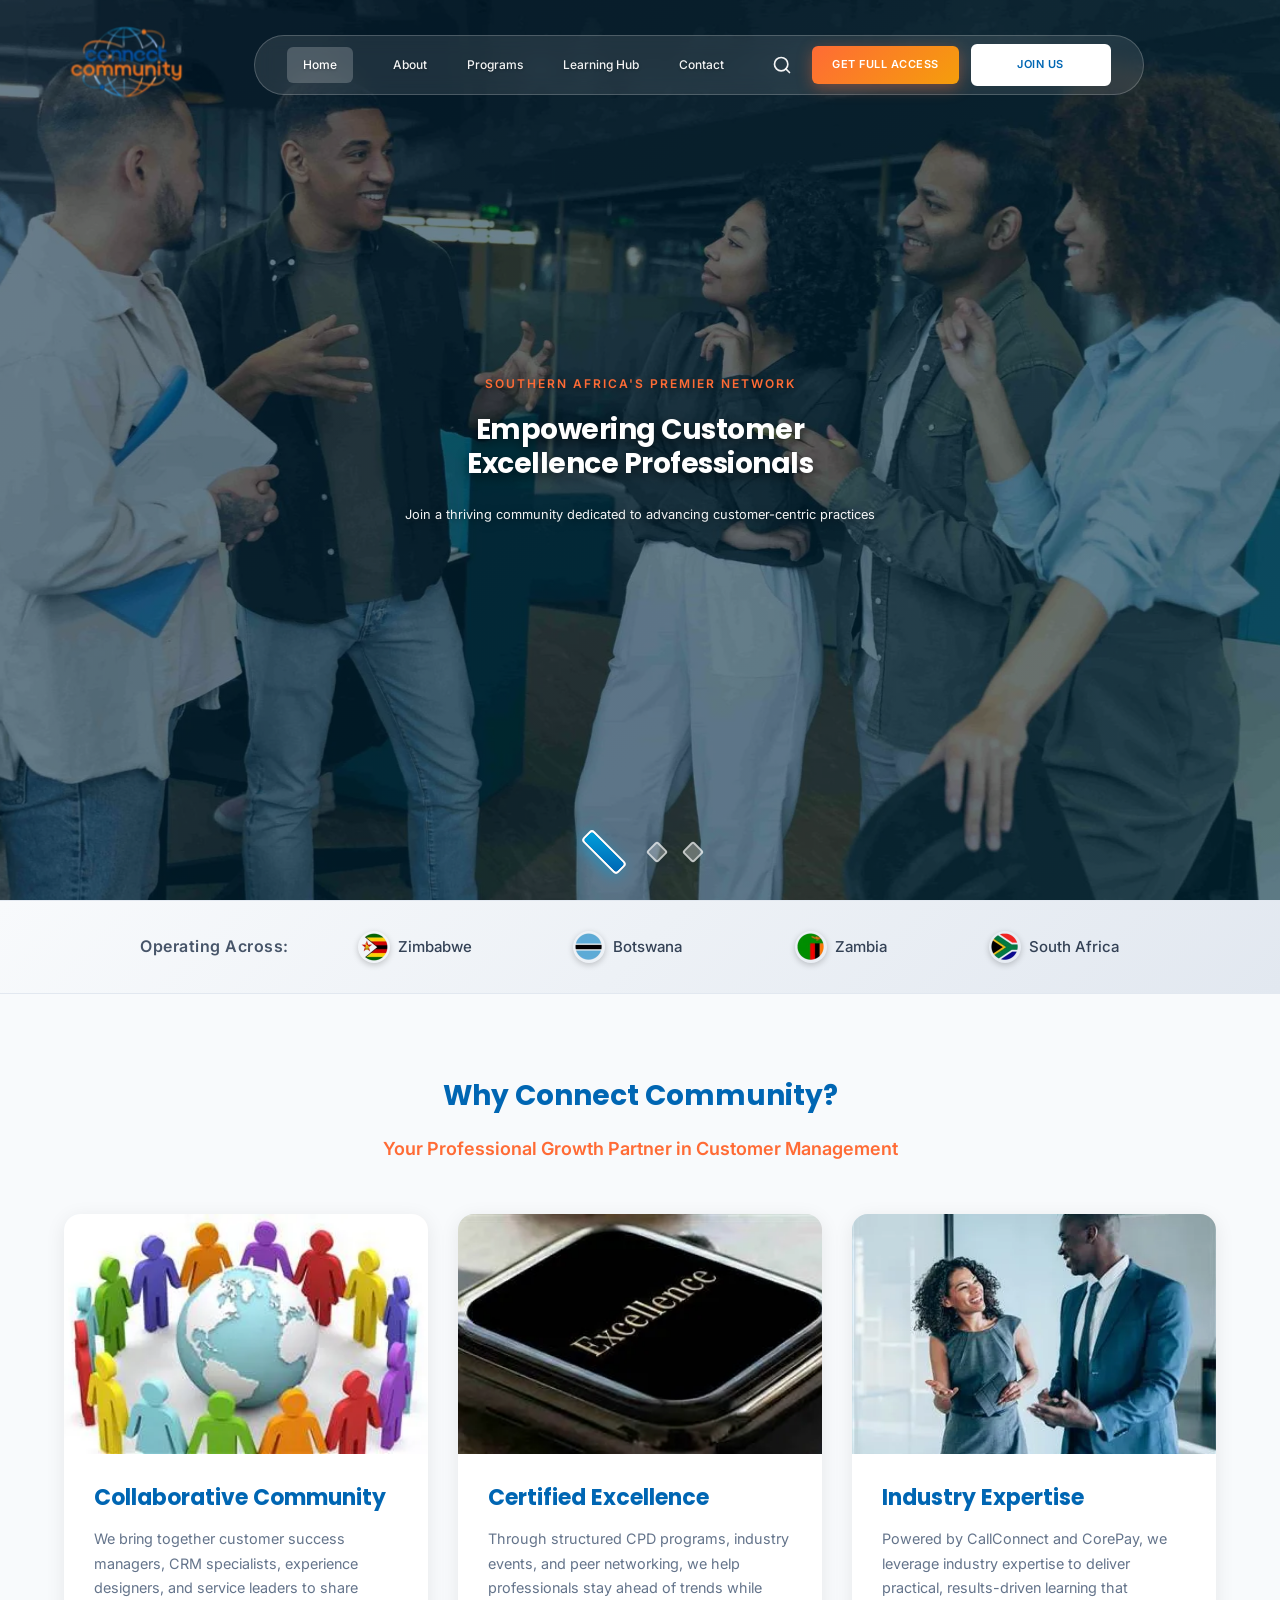
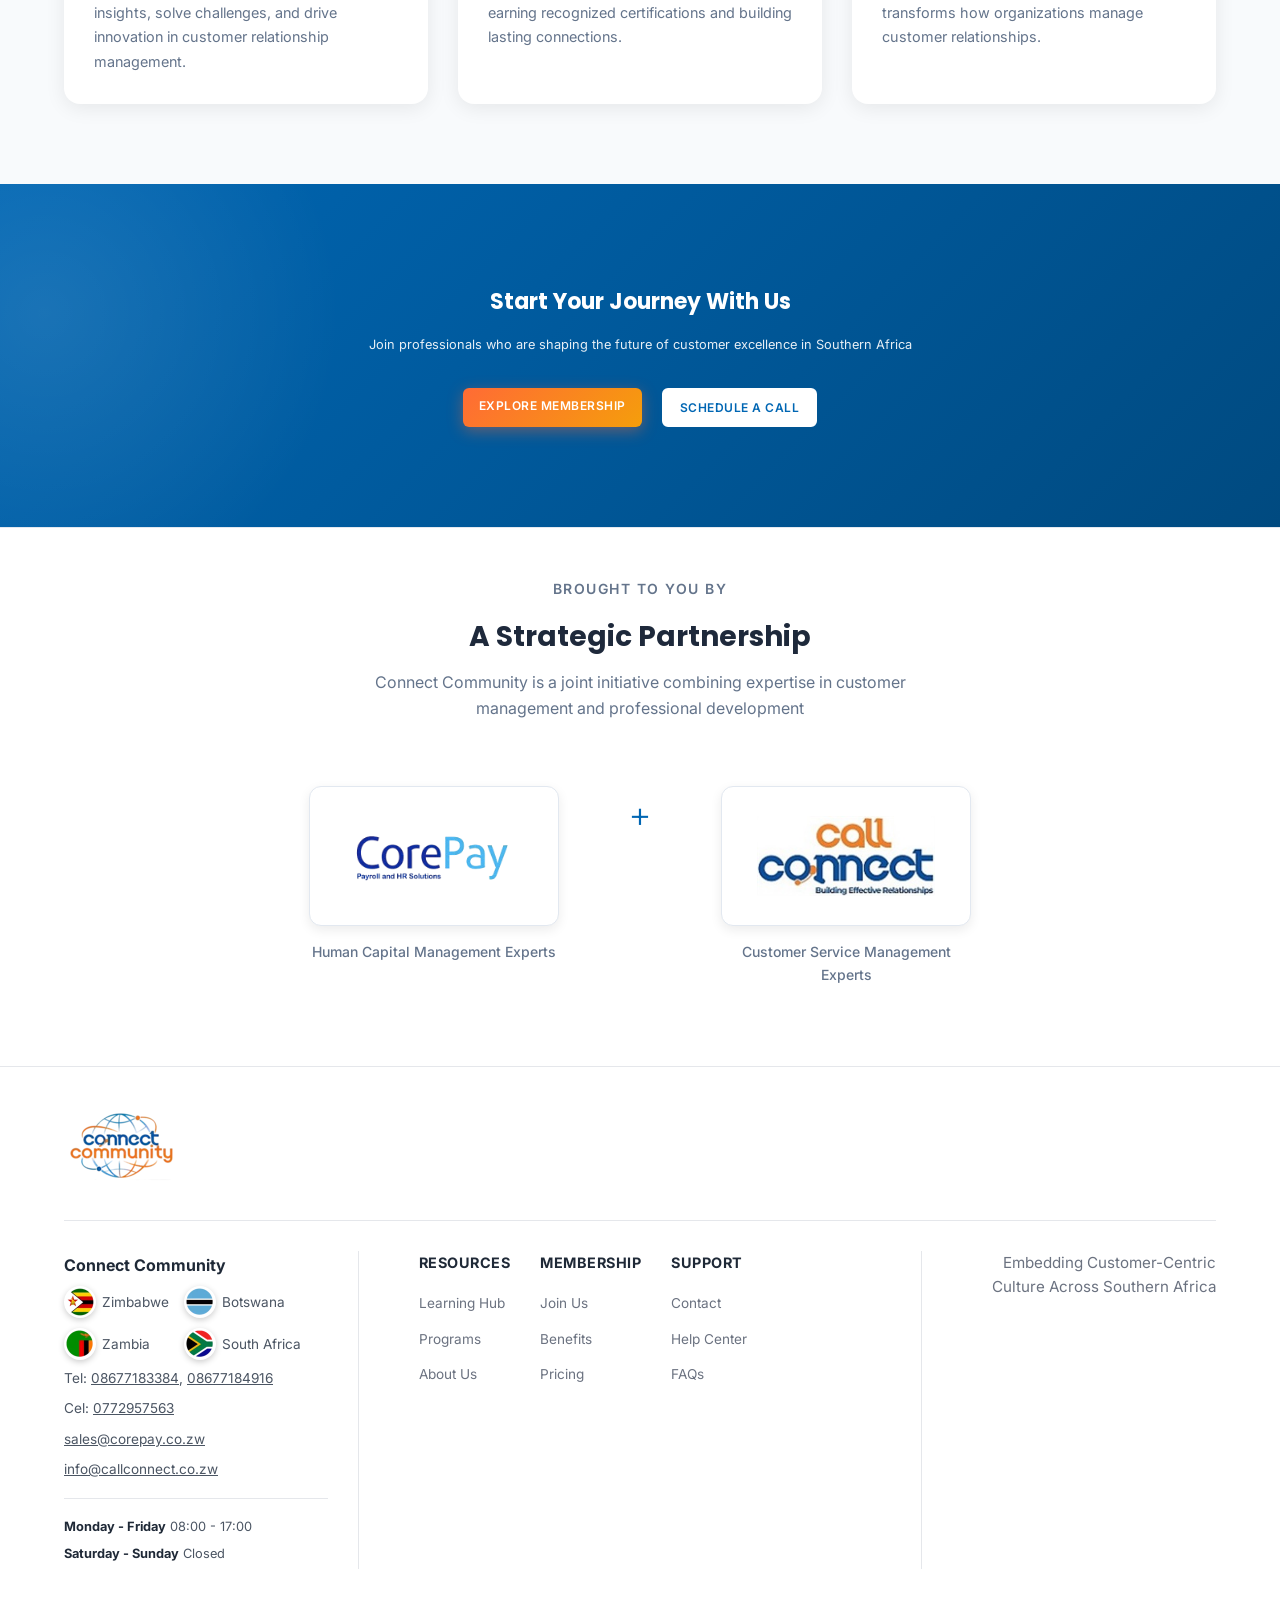
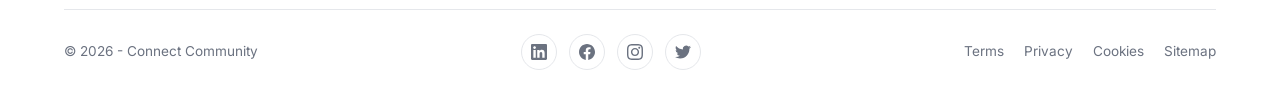
==== index.html @ e7aa99db "Update index.html" ====
<!DOCTYPE html>
<html lang="en">
<head>
    <meta charset="UTF-8">
    <meta name="viewport" content="width=device-width, initial-scale=1.0">
    <meta name="description" content="Connect Community - Customer Management and Continuing Professional Development Business Community">
    <title>Connect Community - Customer Management & CPD</title>
    <link rel="icon" type="image/png" href="assets/img/logo.png">
    <link rel="stylesheet" href="assets/css/style.css?v=43">
    <link rel="preconnect" href="https://fonts.googleapis.com">
    <link rel="preconnect" href="https://fonts.gstatic.com" crossorigin>
    <link rel="preload" as="image" href="assets/img/hero section/slide1.jpg" fetchpriority="high">
    <link href="https://fonts.googleapis.com/css2?family=Inter:wght@300;400;500;600;700;800&family=Poppins:wght@600;700;800&family=Playfair+Display:wght@400;500;600;700;800&display=swap" rel="stylesheet">
</head>
<body class="homepage">
    <!-- Navigation -->
    <nav class="navbar" id="navbar">
        <div class="container">
            <div class="nav-wrapper">
                <div class="logo">
                    <picture>
                        <source type="image/webp" srcset="assets/img/logo-240.webp 2x, assets/img/logo-120.webp 1x">
                        <img src="assets/img/logo-240.png" srcset="assets/img/logo-240.png 2x, assets/img/logo-120.png 1x" alt="Connect Community Logo" width="120" height="83" loading="eager" fetchpriority="high">
                    </picture>
                </div>
                <button class="mobile-toggle" id="mobileToggle">
                    <svg width="24" height="24" viewBox="0 0 24 24" fill="none" xmlns="http://www.w3.org/2000/svg">
                        <path class="line line-1" d="M3 6h18" stroke="currentColor" stroke-width="2" stroke-linecap="round"/>
                        <path class="line line-2" d="M3 12h18" stroke="currentColor" stroke-width="2" stroke-linecap="round"/>
                        <path class="line line-3" d="M3 18h18" stroke="currentColor" stroke-width="2" stroke-linecap="round"/>
                    </svg>
                </button>
                <div class="nav-content">
                    <ul class="nav-menu" id="navMenu">
                        <li><a href="index.html" class="nav-link active">Home</a></li>
                        <li><a href="about.html" class="nav-link">About</a></li>
                        <li><a href="programs.html" class="nav-link">Programs</a></li>
                        <li><a href="learninghub.html" class="nav-link">Learning Hub</a></li>
                        <li><a href="getintouch.html" class="nav-link">Contact</a></li>
                        <li class="nav-menu-actions">
                            <a href="fullaccess.html" class="btn btn-primary">Get full access</a>
                            <a href="joinus.html" class="btn btn-secondary">Join us</a>
                        </li>
                    </ul>
                    <div class="nav-actions">
                        <button class="search-toggle" id="searchToggle" aria-label="Search">
                            <svg width="20" height="20" viewBox="0 0 24 24" fill="none" xmlns="http://www.w3.org/2000/svg">
                                <circle cx="11" cy="11" r="8" stroke="currentColor" stroke-width="2"/>
                                <path d="M21 21l-4.35-4.35" stroke="currentColor" stroke-width="2" stroke-linecap="round"/>
                            </svg>
                        </button>
                        <a href="fullaccess.html" class="btn btn-primary">Get full access</a>
                        <a href="joinus.html" class="btn btn-secondary">Join us</a>
                    </div>
                </div>
            </div>
        </div>
    </nav>

    <!-- Hero Section -->
    <section class="hero" id="home">
        <div class="hero-slider">
            <!-- Slide 1 -->
            <div class="hero-slide active">
                <div class="hero-background"></div>
                <div class="hero-wrapper">
                    <div class="container">
                        <div class="hero-content-center">
                            <p class="hero-subtitle">Southern Africa's Premier Network</p>
                            <h1 class="hero-title-main">
                                Empowering Customer<br>
                                Excellence Professionals
                            </h1>
                            <p class="hero-tagline-main">Join a thriving community dedicated to advancing customer-centric practices</p>
                        </div>
                    </div>
                </div>
                <div class="hero-shape"></div>
            </div>

            <!-- Slide 2 -->
            <div class="hero-slide">
                <div class="hero-background"></div>
                <div class="hero-wrapper">
                    <div class="container">
                        <div class="hero-content-center">
                            <p class="hero-subtitle">Continuous Professional Development</p>
                            <h1 class="hero-title-main">
                                Learn. Connect.<br>
                                Excel Together
                            </h1>
                            <p class="hero-tagline-main">Building expertise through workshops, certifications, and collaborative learning</p>
                        </div>
                    </div>
                </div>
                <div class="hero-shape"></div>
            </div>

            <!-- Slide 3 -->
            <div class="hero-slide">
                <div class="hero-background"></div>
                <div class="hero-wrapper">
                    <div class="container">
                        <div class="hero-content-center">
                            <p class="hero-subtitle">Regional Impact</p>
                            <h1 class="hero-title-main">
                                Transforming Customer<br>
                                Experiences Across Africa
                            </h1>
                            <p class="hero-tagline-main">Connecting professionals and organizations throughout Southern Africa</p>
                        </div>
                    </div>
                </div>
                <div class="hero-shape"></div>
            </div>
        </div>

        <!-- Hero Navigation -->
        <button class="hero-nav-btn hero-prev" id="heroPrev" aria-label="Previous slide">
            <svg xmlns="http://www.w3.org/2000/svg" fill="none" viewBox="0 0 24 24" stroke="currentColor">
                <path stroke-linecap="round" stroke-linejoin="round" stroke-width="2" d="M15 19l-7-7 7-7" />
            </svg>
        </button>
        <button class="hero-nav-btn hero-next" id="heroNext" aria-label="Next slide">
            <svg xmlns="http://www.w3.org/2000/svg" fill="none" viewBox="0 0 24 24" stroke="currentColor">
                <path stroke-linecap="round" stroke-linejoin="round" stroke-width="2" d="M9 5l7 7-7 7" />
            </svg>
        </button>

        <!-- Hero Indicators -->
        <div class="hero-indicators" id="heroIndicators">
            <button class="hero-indicator active" data-slide="0"></button>
            <button class="hero-indicator" data-slide="1"></button>
            <button class="hero-indicator" data-slide="2"></button>
        </div>
    </section>

    <!-- Regional Coverage Banner -->
    <section class="regional-coverage-banner">
        <div class="container">
            <div class="flags-container">
                <p class="flags-label">Operating Across:</p>
                
                <div class="flag-item">
                    <picture>
                        <source type="image/webp" srcset="assets/img/flags/zimbabwe-64.webp">
                        <img src="assets/img/flags/zimbabwe-64.png" alt="Zimbabwe" class="flag-flying" width="32" height="32" loading="lazy">
                    </picture>
                    <span>Zimbabwe</span>
                </div>
                
                <div class="flag-item">
                    <picture>
                        <source type="image/webp" srcset="assets/img/flags/botswana-64.webp">
                        <img src="assets/img/flags/botswana-64.png" alt="Botswana" class="flag-flying" width="32" height="32" loading="lazy">
                    </picture>
                    <span>Botswana</span>
                </div>
                
                <div class="flag-item">
                    <picture>
                        <source type="image/webp" srcset="assets/img/flags/zambia-64.webp">
                        <img src="assets/img/flags/zambia-64.png" alt="Zambia" class="flag-flying" width="32" height="32" loading="lazy">
                    </picture>
                    <span>Zambia</span>
                </div>
                
                <div class="flag-item">
                    <picture>
                        <source type="image/webp" srcset="assets/img/flags/southafrica-64.webp">
                        <img src="assets/img/flags/southafrica-64.png" alt="South Africa" class="flag-flying" width="32" height="32" loading="lazy">
                    </picture>
                    <span>South Africa</span>
                </div>
            </div>
        </div>
    </section>

    <!-- Our Impact Section -->
    <section class="about-content-section">
        <div class="container">
            <h2 class="section-title text-center">Why Connect Community?</h2>
            <p class="section-subtitle text-center">Your Professional Growth Partner in Customer Management</p>
            
            <div class="feature-cards-grid">
                <div class="feature-card">
                    <div class="feature-card-image">
                        <picture>
                            <source type="image/webp" srcset="assets/img/feature1-400.webp 400w, assets/img/feature1-600.webp 600w, assets/img/feature1.webp 800w" sizes="(max-width: 768px) 100vw, (max-width: 1200px) 33vw, 380px">
                            <img src="assets/img/feature1.jpg" srcset="assets/img/feature1-400.jpg 400w, assets/img/feature1-600.jpg 600w, assets/img/feature1.jpg 800w" sizes="(max-width: 768px) 100vw, (max-width: 1200px) 33vw, 380px" alt="Collaborative Community" width="800" height="415" loading="lazy">
                        </picture>
                    </div>
                    <div class="feature-card-content">
                        <h3 class="feature-card-title">Collaborative Community</h3>
                        <p class="feature-card-description">
                            We bring together customer success managers, CRM specialists, experience designers, 
                            and service leaders to share insights, solve challenges, and drive innovation in 
                            customer relationship management.
                        </p>
                    </div>
                </div>

                <div class="feature-card">
                    <div class="feature-card-image">
                        <picture>
                            <source type="image/webp" srcset="assets/img/feature2-400.webp 400w, assets/img/feature2-600.webp 600w, assets/img/feature2.webp 1107w" sizes="(max-width: 768px) 100vw, (max-width: 1200px) 33vw, 380px">
                            <img src="assets/img/feature2.jpg" srcset="assets/img/feature2-400.jpg 400w, assets/img/feature2-600.jpg 600w, assets/img/feature2.jpg 1107w" sizes="(max-width: 768px) 100vw, (max-width: 1200px) 33vw, 380px" alt="Certified Excellence" width="1107" height="604" loading="lazy">
                        </picture>
                    </div>
                    <div class="feature-card-content">
                        <h3 class="feature-card-title">Certified Excellence</h3>
                        <p class="feature-card-description">
                            Through structured CPD programs, industry events, and peer networking, we help 
                            professionals stay ahead of trends while earning recognized certifications and 
                            building lasting connections.
                        </p>
                    </div>
                </div>

                <div class="feature-card">
                    <div class="feature-card-image">
                        <picture>
                            <source type="image/webp" srcset="assets/img/feature3-400.webp 400w, assets/img/feature3-600.webp 600w, assets/img/feature3.webp 800w" sizes="(max-width: 768px) 100vw, (max-width: 1200px) 33vw, 380px">
                            <img src="assets/img/feature3.jpg" srcset="assets/img/feature3-400.jpg 400w, assets/img/feature3-600.jpg 600w, assets/img/feature3.jpg 800w" sizes="(max-width: 768px) 100vw, (max-width: 1200px) 33vw, 380px" alt="Industry Expertise" width="800" height="659" loading="lazy">
                        </picture>
                    </div>
                    <div class="feature-card-content">
                        <h3 class="feature-card-title">Industry Expertise</h3>
                        <p class="feature-card-description">
                            Powered by CallConnect and CorePay, we leverage industry expertise to deliver 
                            practical, results-driven learning that transforms how organizations manage 
                            customer relationships.
                        </p>
                    </div>
                </div>
            </div>
        </div>
    </section>

    <!-- CTA Section -->
    <section class="cta-section">
        <div class="container">
            <div class="cta-content">
                <h2>Start Your Journey With Us</h2>
                <p>Join professionals who are shaping the future of customer excellence in Southern Africa</p>
                <div class="cta-buttons">
                    <a href="joinus.html" class="btn btn-primary">Explore Membership</a>
                    <a href="getintouch.html" class="btn btn-secondary">Schedule a Call</a>
                </div>
            </div>
        </div>
    </section>

    <!-- Partnership Section -->
    <section style="background: #ffffff; padding: 50px 0; border-top: 1px solid #e2e8f0;">
        <div class="container">
            <div style="text-align: center; margin-bottom: 35px;">
                <p style="font-size: 14px; font-weight: 600; color: #64748b; text-transform: uppercase; letter-spacing: 1.5px; margin-bottom: 15px;">Brought To You By</p>
                <h2 style="font-size: 28px; font-weight: 700; color: #1e293b; font-family: var(--font-headings); margin: 0;">A Strategic Partnership</h2>
                <p style="font-size: 16px; color: #64748b; margin-top: 10px; max-width: 600px; margin-left: auto; margin-right: auto;">Connect Community is a joint initiative combining expertise in customer management and professional development</p>
            </div>
            
            <div style="display: flex; align-items: flex-start; justify-content: center; gap: 60px; flex-wrap: wrap; padding: 30px 0;">
                
                <!-- CorePay Logo -->
                <div style="text-align: center; flex: 0 1 250px;">
                    <div style="background: #ffffff; padding: 25px; border-radius: 12px; box-shadow: 0 4px 12px rgba(0,0,0,0.08); border: 1px solid #e2e8f0; transition: transform 0.3s ease, box-shadow 0.3s ease; min-height: 140px; display: flex; align-items: center; justify-content: center;" onmouseover="this.style.transform='translateY(-5px)'; this.style.boxShadow='0 8px 20px rgba(0,0,0,0.12)'" onmouseout="this.style.transform='translateY(0)'; this.style.boxShadow='0 4px 12px rgba(0,0,0,0.08)'">
                        <img src="assets/img/corepay-logo.png" alt="CorePay" width="180" height="80" loading="lazy" style="max-width: 180px; max-height: 80px; width: auto; height: auto; object-fit: contain;">
                    </div>
                    <p style="font-size: 14px; color: #64748b; margin-top: 15px; font-weight: 500;">Human Capital Management Experts</p>
                </div>

                <!-- Plus Sign -->
                <div style="font-size: 36px; font-weight: 300; color: #0066b3; margin: 0 10px;">+</div>

                <!-- Call Connect Logo -->
                <div style="text-align: center; flex: 0 1 250px;">
                    <div style="background: #ffffff; padding: 25px; border-radius: 12px; box-shadow: 0 4px 12px rgba(0,0,0,0.08); border: 1px solid #e2e8f0; transition: transform 0.3s ease, box-shadow 0.3s ease; min-height: 140px; display: flex; align-items: center; justify-content: center;" onmouseover="this.style.transform='translateY(-5px)'; this.style.boxShadow='0 8px 20px rgba(0,0,0,0.12)'" onmouseout="this.style.transform='translateY(0)'; this.style.boxShadow='0 4px 12px rgba(0,0,0,0.08)'">
                        <img src="assets/img/callconnect-logo.png" alt="Call Connect" width="180" height="80" loading="lazy" style="max-width: 180px; max-height: 80px; width: auto; height: auto; object-fit: contain;">
                    </div>
                    <p style="font-size: 14px; color: #64748b; margin-top: 15px; font-weight: 500;">Customer Service Management Experts</p>
                </div>

            </div>
        </div>
    </section>

    <!-- Scroll to Top Button -->
    <button id="scrollToTop" class="scroll-to-top" aria-label="Scroll to top" onclick="window.scrollTo({top: 0, behavior: 'smooth'});">
        <svg xmlns="http://www.w3.org/2000/svg" fill="none" viewBox="0 0 24 24" stroke="currentColor">
            <path stroke-linecap="round" stroke-linejoin="round" stroke-width="2.5" d="M12 19V5M12 5l-5 5M12 5l5 5" />
        </svg>
    </button>

    <!-- Footer -->
    <footer class="footer">
        <div class="container">
            <div class="footer-logo-section">
                <picture>
                    <source type="image/webp" srcset="assets/img/logo-240.webp 2x, assets/img/logo-120.webp 1x">
                    <img src="assets/img/logo-240.png" srcset="assets/img/logo-240.png 2x, assets/img/logo-120.png 1x" alt="Connect Community Logo" width="120" height="83" loading="lazy" class="footer-logo">
                </picture>
            </div>
            
            <div class="footer-main">
                <div class="footer-left">
                    <div class="footer-info">
                        <p class="footer-company">Connect Community</p>
                        <p style="display: grid; grid-template-columns: repeat(2, auto); gap: 10px 15px; justify-content: start;">
                            <span style="display: flex; align-items: center; gap: 6px;">
                                <picture>
                                    <source type="image/webp" srcset="assets/img/flags/zimbabwe-64.webp">
                                    <img src="assets/img/flags/zimbabwe-64.png" alt="Zimbabwe" width="32" height="32" loading="lazy" style="width: 32px; height: 32px; border-radius: 50%; object-fit: cover; box-shadow: 0 2px 6px rgba(0,0,0,0.2);">
                                </picture>
                                <span>Zimbabwe</span>
                            </span>
                            <span style="display: flex; align-items: center; gap: 6px;">
                                <picture>
                                    <source type="image/webp" srcset="assets/img/flags/botswana-64.webp">
                                    <img src="assets/img/flags/botswana-64.png" alt="Botswana" width="32" height="32" loading="lazy" style="width: 32px; height: 32px; border-radius: 50%; object-fit: cover; box-shadow: 0 2px 6px rgba(0,0,0,0.2);">
                                </picture>
                                <span>Botswana</span>
                            </span>
                            <span style="display: flex; align-items: center; gap: 6px;">
                                <picture>
                                    <source type="image/webp" srcset="assets/img/flags/zambia-64.webp">
                                    <img src="assets/img/flags/zambia-64.png" alt="Zambia" width="32" height="32" loading="lazy" style="width: 32px; height: 32px; border-radius: 50%; object-fit: cover; box-shadow: 0 2px 6px rgba(0,0,0,0.2);">
                                </picture>
                                <span>Zambia</span>
                            </span>
                            <span style="display: flex; align-items: center; gap: 6px;">
                                <picture>
                                    <source type="image/webp" srcset="assets/img/flags/southafrica-64.webp">
                                    <img src="assets/img/flags/southafrica-64.png" alt="South Africa" width="32" height="32" loading="lazy" style="width: 32px; height: 32px; border-radius: 50%; object-fit: cover; box-shadow: 0 2px 6px rgba(0,0,0,0.2);">
                                </picture>
                                <span>South Africa</span>
                            </span>
                        </p>
                        <p>Tel: <a href="tel:08677183384" style="color: inherit; text-decoration: underline;">08677183384</a>, <a href="tel:08677184916" style="color: inherit; text-decoration: underline;">08677184916</a></p>
                        <p>Cel: <a href="tel:0772957563" style="color: inherit; text-decoration: underline;">0772957563</a></p>
                        <p><a href="mailto:sales@corepay.co.zw" style="color: inherit; text-decoration: underline;">sales@corepay.co.zw</a></p>
                        <p><a href="mailto:info@callconnect.co.zw" style="color: inherit; text-decoration: underline;">info@callconnect.co.zw</a></p>
                        <div class="footer-hours">
                            <p><strong>Monday - Friday</strong> 08:00 - 17:00</p>
                            <p><strong>Saturday - Sunday</strong> Closed</p>
                        </div>
                    </div>
                </div>
                
                <div class="footer-links">
                    <div class="footer-col">
                        <h4>Resources</h4>
                        <ul>
                            <li><a href="learninghub.html">Learning Hub</a></li>
                            <li><a href="programs.html">Programs</a></li>
                            <li><a href="about.html">About Us</a></li>
                        </ul>
                    </div>
                    
                    <div class="footer-col">
                        <h4>Membership</h4>
                        <ul>
                            <li><a href="joinus.html">Join Us</a></li>
                            <li><a href="fullaccess.html">Benefits</a></li>
                            <li><a href="#">Pricing</a></li>
                        </ul>
                    </div>
                    
                    <div class="footer-col">
                        <h4>Support</h4>
                        <ul>
                            <li><a href="getintouch.html">Contact</a></li>
                            <li><a href="#">Help Center</a></li>
                            <li><a href="#">FAQs</a></li>
                        </ul>
                    </div>
                </div>
                
                <div class="footer-right">
                    <p class="footer-tagline">Embedding Customer-Centric<br>Culture Across Southern Africa</p>
                </div>
            </div>
            
            <div class="footer-bottom">
                <div class="footer-bottom-left">
                    <p>&copy; 2026 - Connect Community</p>
                </div>
                <div class="footer-bottom-center">
                    <div class="footer-social">
                        <a href="#" aria-label="LinkedIn">
                            <svg xmlns="http://www.w3.org/2000/svg" fill="currentColor" viewBox="0 0 24 24">
                                <path d="M20.447 20.452h-3.554v-5.569c0-1.328-.027-3.037-1.852-3.037-1.853 0-2.136 1.445-2.136 2.939v5.667H9.351V9h3.414v1.561h.046c.477-.9 1.637-1.85 3.37-1.85 3.601 0 4.267 2.37 4.267 5.455v6.286zM5.337 7.433c-1.144 0-2.063-.926-2.063-2.065 0-1.138.92-2.063 2.063-2.063 1.14 0 2.064.925 2.064 2.063 0 1.139-.925 2.065-2.064 2.065zm1.782 13.019H3.555V9h3.564v11.452zM22.225 0H1.771C.792 0 0 .774 0 1.729v20.542C0 23.227.792 24 1.771 24h20.451C23.2 24 24 23.227 24 22.271V1.729C24 .774 23.2 0 22.222 0h.003z"/>
                            </svg>
                        </a>
                        <a href="#" aria-label="Facebook">
                            <svg xmlns="http://www.w3.org/2000/svg" fill="currentColor" viewBox="0 0 24 24">
                                <path d="M24 12.073c0-6.627-5.373-12-12-12s-12 5.373-12 12c0 5.99 4.388 10.954 10.125 11.854v-8.385H7.078v-3.47h3.047V9.43c0-3.007 1.792-4.669 4.533-4.669 1.312 0 2.686.235 2.686.235v2.953H15.83c-1.491 0-1.956.925-1.956 1.874v2.25h3.328l-.532 3.47h-2.796v8.385C19.612 23.027 24 18.062 24 12.073z"/>
                            </svg>
                        </a>
                        <a href="#" aria-label="Instagram">
                            <svg xmlns="http://www.w3.org/2000/svg" fill="currentColor" viewBox="0 0 24 24">
                                <path d="M12 0C8.74 0 8.333.015 7.053.072 5.775.132 4.905.333 4.14.63c-.789.306-1.459.717-2.126 1.384S.935 3.35.63 4.14C.333 4.905.131 5.775.072 7.053.012 8.333 0 8.74 0 12s.015 3.667.072 4.947c.06 1.277.261 2.148.558 2.913.306.788.717 1.459 1.384 2.126.667.666 1.336 1.079 2.126 1.384.766.296 1.636.499 2.913.558C8.333 23.988 8.74 24 12 24s3.667-.015 4.947-.072c1.277-.06 2.148-.262 2.913-.558.788-.306 1.459-.718 2.126-1.384.666-.667 1.079-1.335 1.384-2.126.296-.765.499-1.636.558-2.913.06-1.28.072-1.687.072-4.947s-.015-3.667-.072-4.947c-.06-1.277-.262-2.149-.558-2.913-.306-.789-.718-1.459-1.384-2.126C21.319 1.347 20.651.935 19.86.63c-.765-.297-1.636-.499-2.913-.558C15.667.012 15.26 0 12 0zm0 2.16c3.203 0 3.585.016 4.85.071 1.17.055 1.805.249 2.227.415.562.217.96.477 1.382.896.419.42.679.819.896 1.381.164.422.36 1.057.413 2.227.057 1.266.07 1.646.07 4.85s-.015 3.585-.074 4.85c-.061 1.17-.256 1.805-.421 2.227-.224.562-.479.96-.899 1.382-.419.419-.824.679-1.38.896-.42.164-1.065.36-2.235.413-1.274.057-1.649.07-4.859.07-3.211 0-3.586-.015-4.859-.074-1.171-.061-1.816-.256-2.236-.421-.569-.224-.96-.479-1.379-.899-.421-.419-.69-.824-.9-1.38-.165-.42-.359-1.065-.42-2.235-.045-1.26-.061-1.649-.061-4.844 0-3.196.016-3.586.061-4.861.061-1.17.255-1.814.42-2.234.21-.57.479-.96.9-1.381.419-.419.81-.689 1.379-.898.42-.166 1.051-.361 2.221-.421 1.275-.045 1.65-.06 4.859-.06l.045.03zm0 3.678c-3.405 0-6.162 2.76-6.162 6.162 0 3.405 2.76 6.162 6.162 6.162 3.405 0 6.162-2.76 6.162-6.162 0-3.405-2.76-6.162-6.162-6.162zM12 16c-2.21 0-4-1.79-4-4s1.79-4 4-4 4 1.79 4 4-1.79 4-4 4zm7.846-10.405c0 .795-.646 1.44-1.44 1.44-.795 0-1.44-.646-1.44-1.44 0-.794.646-1.439 1.44-1.439.793-.001 1.44.645 1.44 1.439z"/>
                            </svg>
                        </a>
                        <a href="#" aria-label="Twitter">
                            <svg xmlns="http://www.w3.org/2000/svg" fill="currentColor" viewBox="0 0 24 24">
                                <path d="M23.953 4.57a10 10 0 01-2.825.775 4.958 4.958 0 002.163-2.723c-.951.555-2.005.959-3.127 1.184a4.92 4.92 0 00-8.384 4.482C7.69 8.095 4.067 6.13 1.64 3.162a4.822 4.822 0 00-.666 2.475c0 1.71.87 3.213 2.188 4.096a4.904 4.904 0 01-2.228-.616v.06a4.923 4.923 0 003.946 4.827 4.996 4.996 0 01-2.212.085 4.936 4.936 0 004.604 3.417 9.867 9.867 0 01-6.102 2.105c-.39 0-.779-.023-1.17-.067a13.995 13.995 0 007.557 2.209c9.053 0 13.998-7.496 13.998-13.985 0-.21 0-.42-.015-.63A9.935 9.935 0 0024 4.59z"/>
                            </svg>
                        </a>
                    </div>
                </div>
                <div class="footer-bottom-right">
                    <a href="#">Terms</a>
                    <a href="#">Privacy</a>
                    <a href="#">Cookies</a>
                    <a href="#">Sitemap</a>
                </div>
            </div>
        </div>
    </footer>

    <!-- Search Modal -->
    <div class="search-modal" id="searchModal">
        <div class="search-modal-content">
            <button class="search-close" id="searchClose">&times;</button>
            <div class="search-box">
                <svg width="24" height="24" viewBox="0 0 24 24" fill="none" xmlns="http://www.w3.org/2000/svg">
                    <circle cx="11" cy="11" r="8" stroke="currentColor" stroke-width="2"/>
                    <path d="M21 21l-4.35-4.35" stroke="currentColor" stroke-width="2" stroke-linecap="round"/>
                </svg>
                <input type="text" id="searchInput" placeholder="Search the website..." autocomplete="off">
            </div>
            <div class="search-results" id="searchResults"></div>
        </div>
    </div>

    <script src="assets/js/main.js"></script>
    <script>
        window.onscroll = function() {
            var btn = document.getElementById('scrollToTop');
            if (window.scrollY > 50) {
                btn.classList.add('visible');
            } else {
                btn.classList.remove('visible');
            }
        };
    </script>
</body>
</html>
---- assets/css/style.css ----
/* ========================================
   CSS RESET & BASE STYLES
   Connect Community Website - Based on BPPA Template
   Updated: 2026-01-03
   ======================================== */

* {
    margin: 0;
    padding: 0;
    box-sizing: border-box;
}

:root {
    /* Color Palette - Connect Community Theme */
    --primary-color: #0066b3;
    --primary-dark: #004a80;
    --primary-light: #00a0dc;
    --secondary-color: #004a80;
    --accent-color: #ff6b35;
    --accent-gold: #ff6b35;
    --accent-gold-light: #ff8555;
    --success-color: #059669;
    --text-dark: #0066b3;
    --text-light: #64748b;
    --text-gray: #94a3b8;
    --bg-light: #f8fafc;
    --bg-gradient: linear-gradient(135deg, #f0f9ff 0%, #fff5f0 100%);
    --bg-white: #ffffff;
    --border-color: #e2e8f0;
    
    /* Typography */
    --font-primary: 'Inter', -apple-system, BlinkMacSystemFont, 'Segoe UI', sans-serif;
    --font-headings: 'Poppins', sans-serif;
    
    /* Spacing */
    --section-padding: 120px;
    --container-width: 1200px;
    
    /* Shadows */
    --shadow-sm: 0 1px 2px 0 rgba(0, 0, 0, 0.05);
    --shadow-md: 0 4px 6px -1px rgba(0, 0, 0, 0.1);
    --shadow-lg: 0 10px 15px -3px rgba(0, 0, 0, 0.1);
    --shadow-xl: 0 20px 25px -5px rgba(0, 0, 0, 0.1);
    
    /* Transitions */
    --transition-fast: 0.2s ease;
    --transition-base: 0.3s ease;
    --transition-slow: 0.5s ease;
}

html {
    scroll-behavior: smooth;
    font-size: 16px;
}

body {
    font-family: var(--font-primary);
    color: var(--text-dark);
    line-height: 1.6;
    background-color: var(--bg-white);
    overflow-x: hidden;
    animation: pageTransitionIn 0.5s ease;
}

/* Page Transition Animations */
@keyframes pageTransitionIn {
    from {
        opacity: 0;
        transform: translateY(20px);
    }
    to {
        opacity: 1;
        transform: translateY(0);
    }
}

@keyframes pageTransitionOut {
    from {
        opacity: 1;
        transform: translateY(0);
    }
    to {
        opacity: 0;
        transform: translateY(-20px);
    }
}

body.page-transitioning {
    animation: pageTransitionOut 0.3s ease forwards;
}

img {
    max-width: 100%;
    height: auto;
    display: block;
}

a {
    text-decoration: none;
    color: inherit;
    transition: var(--transition-base);
}

ul {
    list-style: none;
}

/* ========================================
   CONTAINER & LAYOUT
   ======================================== */

.container {
    max-width: var(--container-width);
    margin: 0 auto;
    padding: 0 24px;
}

.section-header {
    text-align: center;
    margin-bottom: 60px;
}

.section-tag {
    display: inline-block;
    padding: 8px 20px;
    background: linear-gradient(135deg, rgba(37, 99, 235, 0.1), rgba(245, 158, 11, 0.1));
    color: var(--primary-color);
    border-radius: 50px;
    font-size: 14px;
    font-weight: 600;
    text-transform: uppercase;
    letter-spacing: 1px;
    margin-bottom: 16px;
}

.section-title {
    font-family: var(--font-headings);
    font-size: 1.75rem;
    font-weight: 700;
    color: var(--text-dark);
    margin-bottom: 16px;
}

/* ========================================
   NAVIGATION
   ======================================== */

.navbar {
    position: fixed;
    top: 0;
    left: 0;
    right: 0;
    background: transparent;
    z-index: 1000;
    transition: all 0.4s ease;
    padding: 20px 0;
}

.navbar .container {
    display: flex;
    align-items: center;
    justify-content: center;
}

.nav-wrapper {
    display: flex;
    align-items: center;
    justify-content: flex-start;
    width: 100%;
    gap: 60px;
}

.nav-content {
    display: flex;
    align-items: center;
    gap: 40px;
    background: rgba(255, 255, 255, 0.85);
    backdrop-filter: blur(10px);
    -webkit-backdrop-filter: blur(10px);
    border: 1px solid rgba(0, 0, 0, 0.08);
    border-radius: 50px;
    padding: 8px 32px;
    transition: all 0.4s cubic-bezier(0.4, 0, 0.2, 1);
}

.navbar:not(.scrolled) .nav-content {
    background: rgba(255, 255, 255, 0.1);
    border: 1px solid rgba(255, 255, 255, 0.2);
}

.navbar::before {
    content: '';
    position: absolute;
    top: 0;
    left: 0;
    width: 100%;
    height: 100%;
    background: transparent;
    pointer-events: none;
    z-index: 0;
}

.navbar.scrolled {
    padding: 12px 0;
}

.navbar.scrolled .nav-content {
    background: rgba(255, 255, 255, 0.98);
    backdrop-filter: blur(25px);
    -webkit-backdrop-filter: blur(25px);
    box-shadow: 0 4px 30px rgba(0, 0, 0, 0.12);
    border: 1px solid rgba(0, 0, 0, 0.1);
}

.logo {
    display: flex;
    align-items: center;
    gap: 12px;
    font-weight: 700;
    background: transparent;
    flex-shrink: 0;
}

.logo img {
    height: 90px;
    width: auto;
    object-fit: contain;
    filter: none;
    transition: var(--transition-base);
    background: transparent;
}

.navbar.scrolled .logo img {
    filter: none;
}

.logo-icon {
    font-family: var(--font-headings);
    font-size: 28px;
    font-weight: 800;
    background: linear-gradient(135deg, var(--accent-gold), var(--accent-gold-light));
    -webkit-background-clip: text;
    -webkit-text-fill-color: transparent;
    background-clip: text;
}

.logo-text {
    font-size: 14px;
    color: #000000;
    max-width: 200px;
    line-height: 1.3;
}

.navbar:not(.scrolled) .logo-text {
    color: rgba(255, 255, 255, 0.9);
}

.nav-menu {
    display: flex;
    gap: 40px;
    align-items: center;
    margin: 0;
    list-style: none;
    padding: 0;
}

.nav-link {
    font-weight: 500;
    font-size: 12px;
    color: #000000;
    position: relative;
    padding: 8px 0;
    display: flex;
    align-items: center;
    gap: 5px;
    text-transform: capitalize;
    letter-spacing: 0;
    text-shadow: none;
}

.navbar:not(.scrolled) .nav-link {
    color: rgba(255, 255, 255, 0.95);
    text-shadow: 0 1px 3px rgba(0, 0, 0, 0.3);
}

.nav-link:hover {
    color: #333333;
}

.navbar:not(.scrolled) .nav-link:hover {
    color: rgba(255, 255, 255, 1);
}

.navbar.scrolled .nav-link {
    color: #000000;
    text-shadow: none;
}

.navbar.scrolled .nav-link:hover {
    color: #333333;
}

.dropdown-arrow {
    width: 14px;
    height: 14px;
    transition: transform 0.3s ease;
    color: #000000;
}

.navbar:not(.scrolled) .dropdown-arrow {
    color: rgba(255, 255, 255, 0.9);
}

.navbar.scrolled .dropdown-arrow {
    color: #000000;
}

.nav-dropdown {
    position: relative;
}

.nav-dropdown:hover .dropdown-arrow {
    transform: rotate(180deg);
}

.dropdown-menu {
    position: absolute;
    top: 100%;
    left: 0;
    background: white;
    backdrop-filter: blur(15px);
    min-width: 180px;
    border-radius: 12px;
    box-shadow: 0 10px 40px rgba(0, 0, 0, 0.15);
    border: 1px solid rgba(0, 0, 0, 0.1);
    opacity: 0;
    visibility: hidden;
    transform: translateY(-10px);
    transition: all 0.3s ease;
    z-index: 1000;
    padding: 8px 0;
    margin-top: 10px;
}

.nav-dropdown:hover .dropdown-menu {
    opacity: 1;
    visibility: visible;
    transform: translateY(0);
}

.dropdown-menu li {
    list-style: none;
}

.dropdown-menu a {
    display: block;
    padding: 12px 20px;
    color: #000000;
    font-weight: 500;
    font-size: 14px;
    transition: all 0.3s ease;
}

.dropdown-menu a:hover {
    background: rgba(0, 0, 0, 0.05);
    color: #333333;
    padding-left: 25px;
}

.dropdown-menu a.active {
    background: rgba(0, 0, 0, 0.08);
    color: #333333;
    border-radius: 8px;
    margin: 0 8px;
}

.dropdown-menu a.active:hover {
    padding-left: 20px;
}

.nav-link::before {
    content: '';
    position: absolute;
    bottom: -2px;
    left: 50%;
    width: 0;
    height: 3px;
    background: linear-gradient(90deg, #ff6b35, #0066b3);
    transform: translateX(-50%);
    transition: width 0.4s cubic-bezier(0.4, 0, 0.2, 1);
    border-radius: 2px;
}

.nav-link::after {
    content: '';
    position: absolute;
    top: 50%;
    left: 50%;
    width: 0;
    height: 0;
    background: radial-gradient(circle, rgba(255, 107, 53, 0.15), transparent);
    transform: translate(-50%, -50%);
    transition: all 0.5s cubic-bezier(0.4, 0, 0.2, 1);
    border-radius: 50%;
    z-index: -1;
}

.nav-link:hover::before {
    width: 100%;
}

.nav-link:hover::after {
    width: 120%;
    height: 120%;
}

.nav-link:hover {
    transform: translateY(-2px);
}

.nav-link::before {
    background: linear-gradient(90deg, #ff6b35, #0066b3);
}

.navbar:not(.scrolled) .nav-link::before {
    background: linear-gradient(90deg, rgba(255, 255, 255, 0.9), rgba(255, 107, 53, 0.9));
}

.nav-link::after {
    background: radial-gradient(circle, rgba(255, 107, 53, 0.15), transparent);
}

.navbar:not(.scrolled) .nav-link::after {
    background: radial-gradient(circle, rgba(255, 255, 255, 0.15), transparent);
}

.navbar.scrolled .nav-link::before {
    background: linear-gradient(90deg, #ff6b35, #0066b3);
}

.navbar.scrolled .nav-link::after {
    background: radial-gradient(circle, rgba(255, 107, 53, 0.15), transparent);
}

.nav-link.active {
    background: rgba(0, 0, 0, 0.1);
    color: #000000;
    padding: 8px 16px;
    border-radius: 6px;
}

.navbar:not(.scrolled) .nav-link.active {
    background: rgba(255, 255, 255, 0.2);
    color: white;
}

.navbar.scrolled .nav-link.active {
    background: rgba(0, 0, 0, 0.1);
    color: #000000;
}
    color: #000000;
}

.nav-link.active::before,
.nav-link.active::after {
    display: none;
}

.nav-actions {
    display: flex;
    align-items: center;
    gap: 12px;
    flex-shrink: 0;
}

.nav-actions .btn {
    white-space: nowrap;
    font-size: 11px !important;
    padding: 10px 20px !important;
}

.nav-menu-actions {
    display: none;
}

.mobile-toggle {
    display: none;
    align-items: center;
    justify-content: center;
    background: none;
    border: none;
    cursor: pointer;
    padding: 8px;
    width: 40px;
    height: 40px;
}

.mobile-toggle svg {
    width: 24px;
    height: 24px;
    color: #000000;
    transition: transform 0.3s ease;
}

.navbar:not(.scrolled) .mobile-toggle svg {
    color: #ffffff;
    filter: drop-shadow(0 1px 2px rgba(0, 0, 0, 0.3));
}

.mobile-toggle .line {
    transition: all 0.3s cubic-bezier(0.65, 0, 0.35, 1);
    transform-origin: center;
}

.navbar.scrolled .mobile-toggle svg {
    color: #000000;
    filter: none;
}

.mobile-toggle.active .line-1 {
    transform: translateY(6px) rotate(45deg);
}

.mobile-toggle.active .line-2 {
    opacity: 0;
}

.mobile-toggle.active .line-3 {
    transform: translateY(-6px) rotate(-45deg);
}

/* ========================================
   BUTTONS
   ======================================== */

/* Button Styles v2.0 */
.btn {
    display: inline-block;
    padding: 8px 16px !important;
    border-radius: 6px;
    font-weight: 600;
    font-size: 12px !important;
    text-align: center;
    cursor: pointer;
    transition: all 0.3s cubic-bezier(0.4, 0, 0.2, 1);
    border: 2px solid transparent;
    text-transform: uppercase;
    letter-spacing: 0.5px;
    position: relative;
    overflow: hidden;
    min-width: 140px !important;
    max-width: 250px !important;
}

.btn-primary {
    background: linear-gradient(135deg, #ff6b35 0%, #f59e0b 100%);
    color: white;
    box-shadow: 0 4px 15px rgba(255, 107, 53, 0.4);
    border: none;
}

.btn-primary::before {
    content: '';
    position: absolute;
    top: 0;
    left: -100%;
    width: 100%;
    height: 100%;
    background: linear-gradient(135deg, #f59e0b 0%, #ff6b35 100%);
    transition: left 0.4s ease;
    z-index: -1;
}

.btn-primary:hover::before {
    left: 0;
}

.btn-primary:hover {
    transform: translateY(-3px);
    box-shadow: 0 8px 25px rgba(255, 107, 53, 0.5);
}

.btn-secondary {
    background: white;
    color: #0066b3;
    border: 2px solid white;
    position: relative;
    z-index: 1;
}

.btn-secondary::before {
    content: '';
    position: absolute;
    top: 0;
    left: 0;
    width: 0;
    height: 100%;
    background: #0066b3;
    transition: width 0.4s ease;
    z-index: -1;
}

.btn-secondary:hover::before {
    width: 100%;
}

.btn-secondary:hover {
    color: white;
    transform: translateY(-3px);
    box-shadow: 0 8px 25px rgba(0, 102, 179, 0.4);
}

.btn-primary.active {
    background: linear-gradient(135deg, #f59e0b 0%, #ff6b35 100%);
    box-shadow: 0 6px 20px rgba(255, 107, 53, 0.6);
    transform: translateY(-2px);
}

.btn-secondary.active {
    background: #0066b3;
    color: white;
    border-color: #0066b3;
    box-shadow: 0 6px 20px rgba(0, 102, 179, 0.5);
    transform: translateY(-2px);
}

.btn-secondary.active::before {
    width: 100%;
}

.btn-outline {
    background: transparent;
    color: var(--text-dark);
    border-color: var(--border-color);
}

.btn-outline:hover {
    border-color: var(--primary-color);
    color: var(--primary-color);
}

/* ========================================
   HERO SECTION
   ======================================== */

.hero {
    position: relative;
    min-height: 100vh;
    display: flex;
    flex-direction: column;
    overflow: hidden;
    padding-top: 0;
}

.hero-slider {
    position: relative;
    width: 100%;
    height: 100vh;
    overflow: hidden;
}

.hero-slide {
    position: absolute;
    top: 0;
    left: 0;
    width: 100%;
    height: 100%;
    opacity: 0;
    visibility: hidden;
    transition: opacity 1.5s ease-in-out, visibility 0s linear 1.5s;
    z-index: 0;
}

.hero-slide.active {
    opacity: 1;
    visibility: visible;
    z-index: 1;
    transition: opacity 1.5s ease-in-out, visibility 0s linear 0s;
}

@keyframes slideZoomIn {
    0% {
        opacity: 0;
        transform: scale(1.15) translateX(50px);
    }
    100% {
        opacity: 1;
        transform: scale(1) translateX(0);
    }
}

.hero-shape {
    position: absolute;
    bottom: 0;
    right: 0;
    width: 100%;
    height: 120px;
    z-index: 1;
    pointer-events: none;
    display: none;
}

.hero-shape::before {
    content: '';
    position: absolute;
    bottom: 0;
    right: 0;
    width: 40%;
    height: 100%;
    background: linear-gradient(135deg, transparent 0%, var(--primary-color) 50%);
    clip-path: polygon(100% 0, 100% 100%, 0 100%);
}

.hero-shape::after {
    content: '';
    position: absolute;
    bottom: 0;
    right: 0;
    width: 120px;
    height: 100%;
    background: var(--accent-gold);
    clip-path: polygon(100% 0, 100% 100%, 80% 100%);
}

/* Hero Navigation Buttons */
.hero-nav-btn {
    position: absolute;
    top: 50%;
    transform: translateY(-50%);
    background: rgba(255, 255, 255, 0.9);
    border: none;
    width: 50px;
    height: 50px;
    border-radius: 50%;
    display: none;
    align-items: center;
    justify-content: center;
    cursor: pointer;
    z-index: 10;
    transition: all 0.3s ease;
    box-shadow: 0 4px 12px rgba(0, 0, 0, 0.15);
}

.hero-nav-btn:hover {
    background: white;
    transform: translateY(-50%) scale(1.1);
}

.hero-nav-btn svg {
    width: 24px;
    height: 24px;
    color: var(--primary-color);
}

.hero-prev {
    left: 30px;
}

.hero-next {
    right: 30px;
}

/* Hero Indicators */
.hero-indicators {
    position: absolute;
    bottom: 40px;
    left: 50%;
    transform: translateX(-50%);
    display: flex;
    gap: 20px;
    z-index: 10;
    align-items: center;
}

.hero-indicator {
    position: relative;
    width: 16px;
    height: 16px;
    background: rgba(255, 255, 255, 0.3);
    border: 2px solid rgba(255, 255, 255, 0.6);
    cursor: pointer;
    transition: all 0.4s cubic-bezier(0.4, 0, 0.2, 1);
    padding: 0;
    overflow: hidden;
    transform: rotate(45deg);
    border-radius: 3px;
}

.hero-indicator::before {
    content: '';
    position: absolute;
    top: 50%;
    left: 50%;
    transform: translate(-50%, -50%) scale(0);
    width: 8px;
    height: 8px;
    background: linear-gradient(135deg, #00a0dc 0%, #0066b3 100%);
    transition: transform 0.4s cubic-bezier(0.4, 0, 0.2, 1);
    border-radius: 2px;
}

.hero-indicator[data-slide="0"]::before {
    background: linear-gradient(135deg, #00a0dc 0%, #0066b3 100%);
}

.hero-indicator[data-slide="1"]::before {
    background: linear-gradient(135deg, #ff8555 0%, #ff6b35 100%);
}

.hero-indicator[data-slide="2"]::before {
    background: linear-gradient(135deg, #ff6b35 0%, #0066b3 100%);
}

.hero-indicator.active {
    background: linear-gradient(135deg, #00a0dc 0%, #0066b3 100%);
    border-color: white;
    width: 50px;
    height: 16px;
    border-radius: 4px;
    box-shadow: 0 4px 16px rgba(0, 160, 220, 0.6);
}

.hero-indicator[data-slide="0"].active {
    background: linear-gradient(135deg, #00a0dc 0%, #0066b3 100%);
    box-shadow: 0 4px 16px rgba(0, 160, 220, 0.6);
}

.hero-indicator[data-slide="1"].active {
    background: linear-gradient(135deg, #ff8555 0%, #ff6b35 100%);
    box-shadow: 0 4px 16px rgba(255, 107, 53, 0.6);
}

.hero-indicator[data-slide="2"].active {
    background: linear-gradient(135deg, #ff6b35 0%, #0066b3 100%);
    box-shadow: 0 4px 16px rgba(128, 83, 116, 0.6);
}

.hero-indicator.active::before {
    transform: translate(-50%, -50%) scale(1);
    width: 100%;
    height: 100%;
    border-radius: 4px;
}

.hero-indicator:hover {
    border-color: rgba(255, 255, 255, 1);
    transform: rotate(45deg) scale(1.15);
}

.hero-indicator:hover::before {
    transform: translate(-50%, -50%) scale(0.7);
}

.hero-indicator.active:hover {
    transform: rotate(45deg) scale(1.05);
}


.hero-background {
    position: absolute;
    top: 0;
    left: 0;
    right: 0;
    bottom: 0;
    background-position: center center;
    background-size: cover;
    background-repeat: no-repeat;
    z-index: -1;
    transform: scale(1);
    will-change: transform;
}

.hero-slide.active .hero-background {
    animation: kenBurnsZoom 15s ease-out forwards;
}

@keyframes kenBurnsZoom {
    0% {
        transform: scale(1);
    }
    100% {
        transform: scale(1.08);
    }
}

.hero-background::before {
    content: '';
    position: absolute;
    top: 0;
    left: 0;
    right: 0;
    bottom: 0;
    background: rgba(0, 0, 0, 0.4);
}

/* Responsive Hero Background Images */
/* Slide 1 - Blue Gradient */
.hero-slide:nth-child(1) .hero-background {
    background-image: linear-gradient(135deg, rgba(0, 102, 179, 0.3) 0%, rgba(0, 160, 220, 0.3) 100%), 
                      url('../img/hero section/Slide1.webp');
}

/* Slide 2 - Orange Gradient */
.hero-slide:nth-child(2) .hero-background {
    background-image: linear-gradient(135deg, rgba(255, 107, 53, 0.3) 0%, rgba(255, 133, 85, 0.3) 100%), 
                      url('../img/hero section/slide2.webp');
}

/* Slide 3 - Mixed Gradient */
.hero-slide:nth-child(3) .hero-background {
    background-image: linear-gradient(135deg, rgba(0, 102, 179, 0.3) 0%, rgba(255, 107, 53, 0.3) 100%), 
                      url('../img/hero section/slide3.webp');
}

/* Tablet: Use 1280px variants */
@media (max-width: 1279px) {
    .hero-slide:nth-child(1) .hero-background {
        background-image: linear-gradient(135deg, rgba(0, 102, 179, 0.3) 0%, rgba(0, 160, 220, 0.3) 100%), 
                          url('../img/hero section/Slide1-1280.webp');
    }
    
    .hero-slide:nth-child(2) .hero-background {
        background-image: linear-gradient(135deg, rgba(255, 107, 53, 0.3) 0%, rgba(255, 133, 85, 0.3) 100%), 
                          url('../img/hero section/slide2-1280.webp');
    }
}

/* Mobile: Use 640px variants */
@media (max-width: 768px) {
    .hero-slide:nth-child(1) .hero-background {
        background-image: linear-gradient(135deg, rgba(0, 102, 179, 0.3) 0%, rgba(0, 160, 220, 0.3) 100%), 
                          url('../img/hero section/Slide1-640.webp');
    }
    
    .hero-slide:nth-child(2) .hero-background {
        background-image: linear-gradient(135deg, rgba(255, 107, 53, 0.3) 0%, rgba(255, 133, 85, 0.3) 100%), 
                          url('../img/hero section/slide2-640.webp');
    }
    
    /* Mobile Hero Image Optimization */
    .hero-background {
        background-size: auto 100%; /* Height-based sizing shows more of the image */
        background-position: center 35%; /* Adjusted to show better focal point */
    }
    
    /* Reduce Ken Burns zoom on mobile to prevent over-zooming */
    .hero-slide.active .hero-background {
        animation: kenBurnsZoomMobile 15s ease-out forwards;
    }
    
    @keyframes kenBurnsZoomMobile {
        0% {
            transform: scale(1);
        }
        100% {
            transform: scale(1.03); /* Reduced from 1.08 to show more image */
        }
    }
}

.hero-wrapper {
    display: flex;
    align-items: center;
    justify-content: center;
    min-height: 100vh;
    text-align: center;
    padding-top: 0;
}

.hero-content-center {
    max-width: 900px;
    margin: 0 auto;
    padding: 40px 20px;
}

.hero-slide:not(.active) .hero-subtitle,
.hero-slide:not(.active) .hero-title-main,
.hero-slide:not(.active) .hero-tagline-main {
    opacity: 0;
    transform: translateY(50px);
    animation: none;
}

.hero-slide.active .hero-subtitle {
    animation: slideUpFade 1s ease-out forwards;
    animation-delay: 0.3s;
}

.hero-slide.active .hero-title-main {
    animation: slideUpFade 1.2s ease-out forwards;
    animation-delay: 0.5s;
}

.hero-slide.active .hero-tagline-main {
    animation: slideUpFade 1s ease-out forwards;
    animation-delay: 0.8s;
}

.hero-subtitle {
    font-family: var(--font-primary);
    font-size: 0.75rem;
    font-weight: 600;
    color: var(--accent-gold);
    margin-bottom: 20px;
    letter-spacing: 2px;
    opacity: 0;
    transform: translateY(30px);
    text-shadow: 0 2px 8px rgba(0, 0, 0, 0.5);
    text-transform: uppercase;
}

.hero-title-main {
    font-family: var(--font-headings);
    font-size: 1.75rem;
    font-weight: 700;
    line-height: 1.2;
    margin-bottom: 25px;
    color: #fff;
    letter-spacing: -0.5px;
    opacity: 0;
    transform: translateY(50px);
    text-shadow: 0 4px 12px rgba(0, 0, 0, 0.6);
}

.hero-tagline-main {
    font-family: var(--font-primary);
    font-size: 0.8rem;
    font-weight: 400;
    color: rgba(255, 255, 255, 0.95);
    margin-top: 0;
    opacity: 0;
    transform: translateY(30px);
    text-shadow: 0 2px 8px rgba(0, 0, 0, 0.5);
}

/* Slide up fade animation */
@keyframes slideUpFade {
    to {
        opacity: 1;
        transform: translateY(0);
    }
}

/* ========================================
   REGIONAL COVERAGE FLAGS
   ======================================== */

.regional-coverage-banner {
    background: linear-gradient(135deg, #f8fafc 0%, #e2e8f0 100%);
    padding: 30px 0;
    border-top: 1px solid #e2e8f0;
    border-bottom: 1px solid #e2e8f0;
}

.flags-container {
    display: grid;
    grid-template-columns: auto repeat(4, 1fr);
    align-items: center;
    justify-items: center;
    gap: 40px;
    max-width: 1000px;
    margin: 0 auto;
}

.flags-label {
    font-size: 16px;
    font-weight: 600;
    color: #475569;
    margin: 0;
    letter-spacing: 0.5px;
    justify-self: start;
}

.flag-item {
    display: flex;
    align-items: center;
    gap: 8px;
    justify-content: center;
    min-width: 140px;
}

.flag-item picture {
    flex-shrink: 0;
}

.flag-item img {
    width: 32px;
    height: 32px;
    border-radius: 50%;
    object-fit: cover;
    box-shadow: 0 2px 6px rgba(0, 0, 0, 0.2);
}

.flag-item span {
    font-size: 15px;
    font-weight: 500;
    color: #334155;
    white-space: nowrap;
}

/* Flag animation */
@keyframes flagWave {
    0%, 100% {
        transform: rotateY(0deg) translateY(0px);
    }
    25% {
        transform: rotateY(-15deg) translateY(-2px);
    }
    50% {
        transform: rotateY(0deg) translateY(0px);
    }
    75% {
        transform: rotateY(15deg) translateY(-2px);
    }
}

.flag-flying {
    animation: flagWave 2s ease-in-out infinite;
    transform-style: preserve-3d;
}

.flag-flying:nth-child(1) {
    animation-delay: 0s;
}

.flag-item:nth-child(2) .flag-flying {
    animation-delay: 0.3s;
}

.flag-item:nth-child(3) .flag-flying {
    animation-delay: 0.6s;
}

.flag-item:nth-child(4) .flag-flying {
    animation-delay: 0.9s;
}

.flag-item:nth-child(5) .flag-flying {
    animation-delay: 1.2s;
}

/* Responsive flags */
@media (max-width: 968px) {
    .flags-container {
        grid-template-columns: 1fr;
        gap: 20px;
        padding: 0 20px;
    }
    
    .flags-label {
        justify-self: center;
        margin-bottom: 10px;
    }
    
    .flag-item {
        width: 100%;
        max-width: 200px;
        justify-content: flex-start;
    }
}

@media (max-width: 768px) {
    .regional-coverage-banner {
        padding: 25px 0;
    }
    
    .flags-container {
        gap: 16px;
    }
    
    .flags-label {
        font-size: 14px;
    }
    
    .flag-item {
        gap: 10px;
    }
    
    .flag-item img {
        width: 28px;
        height: 28px;
    }
    
    .flag-item span {
        font-size: 14px;
    }
}

/* ========================================
   ABOUT SECTION
   ======================================== */

.about {
    padding: var(--section-padding) 0;
    background: var(--bg-white);
}

.about-content {
    display: grid;
    grid-template-columns: 1fr 1fr;
    gap: 60px;
    align-items: center;
}

.about-text .lead-text {
    font-size: 1.25rem;
    font-weight: 500;
    color: var(--text-dark);
    margin-bottom: 20px;
    line-height: 1.8;
}

.about-text p {
    color: var(--text-light);
    font-size: 1.1rem;
    line-height: 1.8;
}

.about-image {
    position: relative;
}

.about-img {
    width: 100%;
    max-width: 500px;
    height: auto;
    border-radius: 20px;
    box-shadow: 0 10px 40px rgba(0, 0, 0, 0.1);
}

.image-placeholder {
    width: 100%;
    max-width: 400px;
    aspect-ratio: 1;
    display: flex;
    align-items: center;
    justify-content: center;
    background: linear-gradient(135deg, rgba(37, 99, 235, 0.05), rgba(245, 158, 11, 0.05));
    border-radius: 20px;
    overflow: hidden;
}

.image-placeholder svg {
    width: 80%;
    height: 80%;
    max-width: 300px;
    max-height: 300px;
    animation: morph 8s ease-in-out infinite;
}

@keyframes morph {
    0%, 100% {
        transform: scale(1) rotate(0deg);
    }
    50% {
        transform: scale(1.1) rotate(5deg);
    }
}

/* ========================================
   VISION & MISSION SECTION
   ======================================== */

.vision-mission {
    padding: var(--section-padding) 0;
    background: linear-gradient(135deg, var(--bg-light) 0%, var(--bg-white) 100%);
}

.vm-grid {
    display: grid;
    grid-template-columns: repeat(2, 1fr);
    gap: 40px;
}

.vm-card {
    background: white;
    padding: 50px;
    border-radius: 20px;
    box-shadow: var(--shadow-lg);
    transition: all var(--transition-base);
    position: relative;
    overflow: hidden;
}

.vm-card::before {
    content: '';
    position: absolute;
    top: 0;
    left: 0;
    width: 100%;
    height: 4px;
    background: linear-gradient(90deg, var(--primary-color), var(--accent-color));
    transform: scaleX(0);
    transition: transform var(--transition-base);
}

.vm-card:hover::before {
    transform: scaleX(1);
}

.vm-card:hover {
    transform: translateY(-10px);
    box-shadow: var(--shadow-xl);
}

.vm-icon {
    width: 60px;
    height: 60px;
    background: linear-gradient(135deg, var(--primary-color), var(--accent-gold));
    border-radius: 16px;
    display: flex;
    align-items: center;
    justify-content: center;
    margin-bottom: 24px;
}

.vm-icon svg {
    width: 32px;
    height: 32px;
    color: white;
}

.vm-card h3 {
    font-family: var(--font-headings);
    font-size: 2rem;
    font-weight: 700;
    margin-bottom: 16px;
    color: var(--text-dark);
}

.vm-card p {
    color: var(--text-light);
    font-size: 1.1rem;
    line-height: 1.8;
}

/* ========================================
   VALUES SECTION
   ======================================== */

.values {
    padding: var(--section-padding) 0;
    background: var(--bg-white);
}

.values-grid {
    display: grid;
    grid-template-columns: repeat(4, 1fr);
    gap: 30px;
}

.value-card {
    text-align: center;
    padding: 40px 20px;
    background: var(--bg-light);
    border-radius: 16px;
    transition: all var(--transition-base);
    border: 2px solid transparent;
}

.value-card:hover {
    background: white;
    border-color: var(--primary-color);
    transform: translateY(-8px);
    box-shadow: var(--shadow-lg);
}

.value-icon {
    width: 70px;
    height: 70px;
    background: linear-gradient(135deg, var(--primary-color), var(--accent-gold));
    border-radius: 50%;
    display: flex;
    align-items: center;
    justify-content: center;
    margin: 0 auto 20px;
    transition: var(--transition-base);
}

.value-card:hover .value-icon {
    transform: scale(1.1) rotate(5deg);
}

.value-icon svg {
    width: 36px;
    height: 36px;
    color: white;
}

.value-card h4 {
    font-family: var(--font-headings);
    font-size: 1.3rem;
    font-weight: 700;
    margin-bottom: 12px;
    color: var(--text-dark);
}

.value-card p {
    color: var(--text-light);
    font-size: 0.95rem;
    line-height: 1.6;
}

/* ========================================
   OBJECTIVES SECTION
   ======================================== */

.objectives {
    padding: var(--section-padding) 0;
    background: linear-gradient(135deg, #f8fafc 0%, #ffffff 100%);
}

.objectives-grid {
    display: grid;
    grid-template-columns: repeat(2, 1fr);
    gap: 30px;
}

.objective-item {
    display: flex;
    gap: 24px;
    padding: 30px;
    background: white;
    border-radius: 16px;
    box-shadow: var(--shadow-md);
    transition: all var(--transition-base);
    border-left: 4px solid transparent;
}

.objective-item:hover {
    transform: translateX(8px);
    border-left-color: var(--primary-color);
    box-shadow: var(--shadow-lg);
}

.objective-number {
    font-family: var(--font-headings);
    font-size: 2.5rem;
    font-weight: 800;
    background: linear-gradient(135deg, var(--primary-color), var(--accent-color));
    -webkit-background-clip: text;
    -webkit-text-fill-color: transparent;
    background-clip: text;
    flex-shrink: 0;
    line-height: 1;
}

.objective-item p {
    color: var(--text-light);
    font-size: 1.05rem;
    line-height: 1.7;
    padding-top: 4px;
}

/* ========================================
   MEMBERSHIP SECTION (General)
   ======================================== */

.membership {
    padding: var(--section-padding) 0;
    background: var(--bg-white);
}

.membership-grid {
    display: grid;
    grid-template-columns: repeat(2, 1fr);
    gap: 40px;
}

/* Base style for standard membership cards (not carousel ones) */
.membership-card:not(.carousel-track .membership-card) {
    background: white;
    border: 2px solid var(--border-color);
    border-radius: 24px;
    padding: 50px;
    transition: all var(--transition-base);
    position: relative;
    min-width: auto;
    overflow: visible;
}

.membership-card.featured {
    border-color: var(--primary-color);
    box-shadow: 0 0 0 4px rgba(37, 99, 235, 0.1);
    transform: scale(1.02);
}

.membership-card:not(.carousel-track .membership-card):hover {
    transform: translateY(-10px);
    box-shadow: var(--shadow-xl);
}

.membership-badge {
    display: inline-block;
    padding: 8px 16px;
    background: linear-gradient(135deg, rgba(37, 99, 235, 0.1), rgba(245, 158, 11, 0.1));
    color: var(--primary-color);
    border-radius: 50px;
    font-size: 13px;
    font-weight: 600;
    text-transform: uppercase;
    letter-spacing: 0.5px;
    margin-bottom: 20px;
}

.membership-badge.popular {
    background: linear-gradient(135deg, var(--primary-color), var(--primary-light));
    color: white;
}

.membership-title {
    font-family: var(--font-headings);
    font-size: 2rem;
    font-weight: 700;
    margin-bottom: 16px;
    color: var(--text-dark);
}

.membership-description {
    color: var(--text-light);
    font-size: 1.05rem;
    margin-bottom: 32px;
    line-height: 1.7;
}

.benefits-list {
    margin-bottom: 32px;
}

.benefits-list li {
    display: flex;
    gap: 12px;
    align-items: flex-start;
    margin-bottom: 16px;
    color: var(--text-light);
    font-size: 1rem;
}

.benefits-list svg {
    width: 24px;
    height: 24px;
    color: var(--primary-color);
    flex-shrink: 0;
    margin-top: 2px;
}

/* ========================================
   PRICING SECTION
   ======================================== */

.pricing {
    padding: var(--section-padding) 0;
    background: linear-gradient(135deg, var(--bg-light) 0%, var(--bg-white) 100%);
}

.pricing-grid {
    display: grid;
    grid-template-columns: repeat(2, 1fr);
    gap: 40px;
    max-width: 1000px;
    margin: 0 auto;
}

.pricing-card {
    background: white;
    border: 2px solid var(--border-color);
    border-radius: 24px;
    padding: 50px;
    transition: all var(--transition-base);
    position: relative;
}

.pricing-card.featured {
    border-color: var(--primary-color);
    box-shadow: 0 0 0 4px rgba(37, 99, 235, 0.1);
}

.pricing-card:hover {
    transform: translateY(-10px);
    box-shadow: var(--shadow-xl);
}

.featured-badge {
    position: absolute;
    top: -16px;
    left: 50%;
    transform: translateX(-50%);
    padding: 8px 24px;
    background: linear-gradient(135deg, var(--primary-color), var(--primary-light));
    color: white;
    border-radius: 50px;
    font-size: 13px;
    font-weight: 600;
    text-transform: uppercase;
    letter-spacing: 0.5px;
    box-shadow: var(--shadow-md);
}

.pricing-title {
    font-family: var(--font-headings);
    font-size: 1.8rem;
    font-weight: 700;
    margin-bottom: 32px;
    color: var(--text-dark);
    text-align: center;
}

.pricing-details {
    margin-bottom: 32px;
}

.price-item {
    text-align: center;
    padding: 24px 0;
}

.price-label {
    display: block;
    font-size: 0.95rem;
    color: var(--text-gray);
    text-transform: uppercase;
    letter-spacing: 1px;
    margin-bottom: 12px;
    font-weight: 600;
}

.price-amount {
    display: flex;
    align-items: baseline;
    justify-content: center;
    gap: 8px;
    margin-bottom: 8px;
}

.currency {
    font-size: 1.2rem;
    font-weight: 600;
    color: var(--text-light);
}

.amount {
    font-family: var(--font-headings);
    font-size: 3.5rem;
    font-weight: 800;
    background: linear-gradient(135deg, var(--primary-color), var(--accent-color));
    -webkit-background-clip: text;
    -webkit-text-fill-color: transparent;
    background-clip: text;
    line-height: 1;
}

.price-note {
    display: block;
    font-size: 0.9rem;
    color: var(--text-gray);
}

.price-divider {
    height: 1px;
    background: linear-gradient(90deg, transparent, var(--border-color), transparent);
    margin: 20px 0;
}

.pricing-card .btn {
    width: auto;
}

/* ========================================
   CONTACT SECTION
   ======================================== */

.contact {
    padding: var(--section-padding) 0;
    background: var(--bg-white);
}

.contact-content {
    display: grid;
    grid-template-columns: 1fr 1.5fr;
    gap: 60px;
}

.contact-info h3 {
    font-family: var(--font-headings);
    font-size: 2rem;
    font-weight: 700;
    margin-bottom: 20px;
    color: var(--text-dark);
}

.contact-info > p {
    color: var(--text-light);
    font-size: 1.1rem;
    line-height: 1.8;
    margin-bottom: 40px;
}

.contact-methods {
    display: flex;
    flex-direction: column;
    gap: 24px;
}

.contact-method {
    display: flex;
    gap: 20px;
    align-items: flex-start;
    padding: 24px;
    background: var(--bg-light);
    border-radius: 12px;
    transition: var(--transition-base);
}

.contact-method:hover {
    background: white;
    box-shadow: var(--shadow-md);
    transform: translateX(8px);
}

.contact-method svg {
    width: 28px;
    height: 28px;
    color: var(--primary-color);
    flex-shrink: 0;
}

.contact-method h4 {
    font-weight: 600;
    margin-bottom: 4px;
    color: var(--text-dark);
}

.contact-method p {
    color: var(--text-light);
}

.contact-form {
    background: var(--bg-light);
    padding: 50px;
    border-radius: 24px;
}

.form-group {
    margin-bottom: 24px;
}

.form-group label {
    display: block;
    font-weight: 600;
    margin-bottom: 8px;
    color: var(--text-dark);
}

.form-group input,
.form-group select,
.form-group textarea {
    width: 100%;
    padding: 14px 20px;
    border: 2px solid var(--border-color);
    border-radius: 12px;
    font-family: var(--font-primary);
    font-size: 15px;
    transition: var(--transition-base);
    background: white;
}

.form-group input:focus,
.form-group select:focus,
.form-group textarea:focus {
    outline: none;
    border-color: var(--primary-color);
    box-shadow: 0 0 0 4px rgba(37, 99, 235, 0.1);
}

.form-group textarea {
    resize: vertical;
    min-height: 120px;
}

.contact-form .btn {
    width: auto;
    margin-top: 8px;
}

/* ========================================
   MEMBERSHIP CAROUSEL SECTION (Homepage Only)
   ======================================== */

.membership-carousel {
    /* Reduced padding to bring carousel closer to top banner */
    padding: 30px 0 60px 0;
    background: linear-gradient(135deg, #f8fafc 0%, #e0f2fe 100%);
    position: relative;
    overflow: hidden;
}

.carousel-header {
    text-align: center;
    margin-bottom: 20px;
    padding: 0 20px;
}

.carousel-header .section-title {
    font-family: var(--font-headings);
    font-size: 2.5rem;
    font-weight: 700;
    color: var(--primary-color);
    margin-bottom: 15px;
}

.carousel-header .section-subtitle {
    font-size: 1.1rem;
    color: var(--text-light);
    max-width: 600px;
    margin: 0 auto;
}

.carousel-container {
    position: relative;
    max-width: 1400px;
    margin: 0 auto;
    padding: 0 80px;
}

.carousel-wrapper {
    overflow: hidden;
    border-radius: 12px;
}

.carousel-track {
    display: flex;
    /* Reduced gap to 10px for tighter spacing */
    gap: 10px;
    width: 100%;
}

/* Membership Card Styles (Carousel Specific) */
.carousel-track .membership-card {
    /* 3 cards per view with 10px gap: (100% - 20px gap total) / 3 */
    min-width: calc((100% - 20px) / 3);
    background: transparent;
    border-radius: 0;
    overflow: hidden;
    box-shadow: none;
    border: none;
    outline: none;
    transition: transform 0.3s ease;
    cursor: pointer;
    padding: 0;
}

.carousel-track .membership-card:hover {
    transform: translateY(-5px);
    box-shadow: none;
}

.card-image {
    position: relative;
    width: 100%;
    height: 280px;
    overflow: hidden;
    border-radius: 0;
    border: none;
}

.card-placeholder {
    width: 100%;
    height: 100%;
    display: flex;
    align-items: center;
    justify-content: center;
    position: relative;
}

.card-icon {
    width: 80px;
    height: 80px;
    display: flex;
    align-items: center;
    justify-content: center;
}

.card-icon svg {
    width: 60px;
    height: 60px;
    color: rgba(255, 255, 255, 0.9);
}

.card-image img {
    width: 100%;
    height: 100%;
    object-fit: cover;
    transition: transform 0.6s ease;
}

.membership-card:hover .card-image img {
    transform: scale(1.05);
}

.card-overlay {
    position: absolute;
    top: 0;
    left: 0;
    right: 0;
    bottom: 0;
    background: linear-gradient(to bottom, transparent 0%, rgba(0, 0, 0, 0.4) 60%, rgba(0, 0, 0, 0.8) 100%);
    display: flex;
    flex-direction: column;
    justify-content: space-between;
    padding: 25px;
}

.card-badge {
    align-self: flex-start;
    background: rgba(30, 58, 138, 0.9);
    color: white;
    padding: 8px 18px;
    border-radius: 4px;
    font-size: 0.7rem;
    font-weight: 700;
    letter-spacing: 1.5px;
    text-transform: uppercase;
}

.card-title {
    font-family: var(--font-headings);
    font-size: 1.5rem;
    font-weight: 700;
    color: white;
    line-height: 1.3;
    margin: 0;
    text-shadow: 0 2px 4px rgba(0, 0, 0, 0.3);
}

.learn-more-btn {
    display: inline-block;
    align-self: flex-start;
    padding: 12px 28px;
    background: var(--primary-color);
    color: white;
    text-decoration: none;
    border-radius: 4px;
    font-weight: 600;
    font-size: 0.9rem;
    transition: all 0.3s ease;
    margin-top: 15px;
}

.learn-more-btn:hover {
    background: var(--primary-light);
    transform: translateY(-2px);
}

/* Carousel Navigation Buttons */
.carousel-btn {
    position: absolute;
    top: 50%;
    transform: translateY(-50%);
    background: white;
    border: none;
    width: 50px;
    height: 50px;
    border-radius: 50%;
    display: flex;
    align-items: center;
    justify-content: center;
    cursor: pointer;
    box-shadow: 0 4px 12px rgba(0, 0, 0, 0.15);
    transition: all 0.3s ease;
    z-index: 10;
}

.carousel-btn:hover {
    background: var(--primary-color);
    transform: translateY(-50%) scale(1.1);
}

.carousel-btn svg {
    width: 24px;
    height: 24px;
    color: var(--primary-color);
    transition: color 0.3s ease;
}

.carousel-btn:hover svg {
    color: white;
}

.prev-btn {
    left: 15px;
}

.next-btn {
    right: 15px;
}

/* Carousel Indicators */
.carousel-indicators {
    display: flex;
    justify-content: center;
    gap: 12px;
    margin-top: 40px;
}

.indicator {
    width: 12px;
    height: 12px;
    border-radius: 50%;
    background: #cbd5e1;
    border: none;
    cursor: pointer;
    transition: all 0.3s ease;
    padding: 0;
}

.indicator.active {
    background: var(--primary-color);
    width: 40px;
    border-radius: 6px;
}

.indicator:hover {
    background: var(--primary-light);
}

/* Responsive Design for Carousel */
@media (max-width: 1200px) {
    .carousel-track .membership-card {
        /* 2 cards per view with 10px gap */
        min-width: calc((100% - 10px) / 2);
    }
    
    .carousel-container {
        padding: 0 60px;
    }
}

@media (max-width: 768px) {
    .membership-carousel {
        padding: 60px 0;
    }
    
    .carousel-header .section-title {
        font-size: 2rem;
    }
    
    .carousel-header .section-subtitle {
        font-size: 1rem;
    }
    
    .carousel-container {
        padding: 0 50px;
    }
    
    .carousel-track .membership-card {
        min-width: 100%;
    }
    
    .card-image {
        height: 200px;
    }
    
    .carousel-btn {
        width: 40px;
        height: 40px;
    }
    
    .carousel-btn svg {
        width: 20px;
        height: 20px;
    }
    
    .prev-btn {
        left: 5px;
    }
    
    .next-btn {
        right: 5px;
    }
}

/* ========================================
   ABOUT PAGE - TAB LAYOUT
   ======================================== */

.about-nav-section {
    background: white;
    padding: 30px 0;
    box-shadow: 0 2px 10px rgba(0, 0, 0, 0.05);
    position: sticky;
    top: 130px;
    z-index: 100;
    margin-top: 130px;
}

.about-tabs {
    display: flex;
    gap: 15px;
    flex-wrap: wrap;
    justify-content: center;
}

.about-tab {
    padding: 12px 24px;
    background: #f1f5f9;
    border: none;
    border-radius: 6px;
    font-size: 0.95rem;
    font-weight: 600;
    color: var(--text-dark);
    cursor: pointer;
    transition: all 0.3s ease;
}

.about-tab:hover {
    background: #e2e8f0;
    transform: translateY(-2px);
}

.about-tab.active {
    background: var(--primary-color);
    color: white;
    box-shadow: 0 4px 12px rgba(30, 58, 138, 0.3);
}

.about-content-section {
    padding: 80px 0;
    background: #f8fafc;
}

.tab-panel {
    display: none;
    animation: fadeIn 0.5s ease;
}

.tab-panel.active {
    display: block;
}

@keyframes fadeIn {
    from {
        opacity: 0;
        transform: translateY(20px);
    }
    to {
        opacity: 1;
        transform: translateY(0);
    }
}

.content-grid {
    display: grid;
    grid-template-columns: 1fr 1fr;
    gap: 60px;
    align-items: center;
    margin-bottom: 40px;
}

.content-grid.full-width {
    grid-template-columns: 1fr;
}

.content-left {
    padding-right: 20px;
}

.content-title {
    font-family: var(--font-headings);
    font-size: 1.375rem;
    font-weight: 700;
    color: var(--primary-color);
    margin-bottom: 15px;
    line-height: 1.2;
}

.content-tagline {
    font-size: 1rem;
    color: var(--accent-color);
    font-weight: 600;
    margin-bottom: 25px;
}

.content-description {
    font-size: 0.8rem;
    line-height: 1.6;
    color: var(--text-light);
    margin-bottom: 20px;
}

.content-right {
    padding-left: 20px;
}

.content-image-wrapper {
    border-radius: 12px;
    overflow: hidden;
    box-shadow: 0 10px 30px rgba(0, 0, 0, 0.1);
}

.content-img {
    width: 100%;
    height: auto;
    display: block;
}

/* Vision Highlights */
.vision-highlights {
    display: flex;
    flex-direction: column;
    gap: 25px;
}

.highlight-box {
    background: white;
    padding: 25px;
    border-radius: 10px;
    box-shadow: 0 4px 15px rgba(0, 0, 0, 0.08);
    display: flex;
    align-items: flex-start;
    gap: 20px;
}

.highlight-icon {
    width: 50px;
    height: 50px;
    background: linear-gradient(135deg, var(--primary-color), var(--accent-gold));
    border-radius: 10px;
    display: flex;
    align-items: center;
    justify-content: center;
    flex-shrink: 0;
}

.highlight-icon svg {
    width: 28px;
    height: 28px;
    color: white;
}

.highlight-box h4 {
    font-size: 1.1rem;
    font-weight: 700;
    color: var(--primary-color);
    margin-bottom: 8px;
}

.highlight-box p {
    font-size: 0.95rem;
    color: var(--text-light);
    line-height: 1.6;
}

/* Feature Cards Grid */
.feature-cards-grid {
    display: grid;
    grid-template-columns: repeat(3, 1fr);
    gap: 30px;
    margin-top: 50px;
}

.feature-card {
    background: white;
    border-radius: 16px;
    box-shadow: 0 4px 20px rgba(0, 0, 0, 0.08);
    transition: all 0.3s ease;
    position: relative;
    overflow: hidden;
    display: flex;
    flex-direction: column;
}

.feature-card:hover {
    transform: translateY(-8px);
    box-shadow: 0 12px 40px rgba(0, 0, 0, 0.15);
}

.feature-card-image {
    width: 100%;
    height: 240px;
    overflow: hidden;
    background: linear-gradient(135deg, rgba(0, 102, 179, 0.1), rgba(255, 107, 53, 0.1));
    position: relative;
}

.feature-card-image img {
    width: 100%;
    height: 100%;
    object-fit: cover;
    transition: transform 0.4s ease;
}

.feature-card:hover .feature-card-image img {
    transform: scale(1.05);
}

.feature-card-content {
    padding: 30px;
    flex: 1;
    display: flex;
    flex-direction: column;
}

.feature-card-title {
    font-family: var(--font-headings);
    font-size: 1.375rem;
    font-weight: 700;
    color: var(--primary-color);
    margin-bottom: 15px;
    line-height: 1.3;
}

.feature-card-description {
    font-size: 0.9rem;
    line-height: 1.7;
    color: var(--text-light);
    margin: 0;
}

.section-subtitle {
    font-size: 1.125rem;
    color: var(--accent-color);
    font-weight: 600;
    margin-top: 15px;
    margin-bottom: 20px;
}

/* Mission Grid */
.mission-grid {
    display: grid;
    grid-template-columns: 1fr 1fr;
    gap: 20px;
}

.mission-item {
    background: white;
    padding: 25px;
    border-radius: 10px;
    box-shadow: 0 4px 15px rgba(0, 0, 0, 0.08);
    transition: transform 0.3s ease;
}

.mission-item:hover {
    transform: translateY(-5px);
}

.mission-number {
    font-size: 2rem;
    font-weight: 700;
    color: var(--accent-color);
    display: block;
    margin-bottom: 10px;
}

.mission-item h4 {
    font-size: 1.1rem;
    font-weight: 700;
    color: var(--primary-color);
    margin-bottom: 8px;
}

.mission-item p {
    font-size: 0.9rem;
    color: var(--text-light);
}

/* Values Grid */
.values-grid {
    display: grid;
    grid-template-columns: 1fr 1fr;
    gap: 20px;
}

.value-card {
    background: white;
    padding: 30px;
    border-radius: 10px;
    color: var(--text-dark);
    transition: all 0.3s ease;
    border: 2px solid var(--border-color);
    box-shadow: 0 2px 8px rgba(0, 0, 0, 0.05);
}

.value-card:hover {
    transform: translateY(-5px);
    border-color: var(--primary-color);
    box-shadow: 0 8px 20px rgba(0, 0, 0, 0.1);
}

.value-card h4 {
    font-size: 1.3rem;
    font-weight: 700;
    margin-bottom: 12px;
    color: var(--text-dark);
}

.value-card p {
    font-size: 0.95rem;
    color: var(--text-light);
    line-height: 1.6;
}

/* Objectives List */
.objectives-list {
    display: grid;
    grid-template-columns: 1fr 1fr;
    gap: 20px;
    margin-top: 40px;
}

.objective-item {
    background: white;
    padding: 25px;
    border-radius: 10px;
    box-shadow: 0 4px 15px rgba(0, 0, 0, 0.08);
    display: flex;
    align-items: flex-start;
    gap: 20px;
    transition: transform 0.3s ease;
}

.objective-item:hover {
    transform: translateX(10px);
}

.objective-icon {
    width: 40px;
    height: 40px;
    background: var(--primary-color);
    color: white;
    border-radius: 50%;
    display: flex;
    align-items: center;
    justify-content: center;
    font-weight: 700;
    font-size: 1.1rem;
    flex-shrink: 0;
}

.objective-item p {
    font-size: 0.95rem;
    color: var(--text-light);
    line-height: 1.7;
}

/* Responsive Design */
@media (max-width: 968px) {
    /* Show mobile toggle and hide desktop nav for tablets and smaller */
    .mobile-toggle {
        display: flex;
        position: relative;
        z-index: 1001;
    }
    
    .nav-content {
        display: none;
        position: fixed;
        top: 80px;
        left: 50%;
        transform: translateX(-50%);
        width: 90%;
        max-width: 420px;
        max-height: 65vh; /* Force smaller height for scrolling */
        background: white;
        flex-direction: column;
        padding: 0;
        box-shadow: var(--shadow-xl);
        border-radius: 12px;
        border: 1px solid rgba(0, 0, 0, 0.1);
        z-index: 1000;
        overflow-y: scroll !important; /* Force scrolling always */
        overflow-x: hidden;
        -webkit-overflow-scrolling: touch;
    }
    
    /* Smooth scrolling for mobile menu */
    .nav-content::-webkit-scrollbar {
        width: 6px;
    }
    
    .nav-content::-webkit-scrollbar-track {
        background: #f1f1f1;
        border-radius: 10px;
    }
    
    .nav-content::-webkit-scrollbar-thumb {
        background: #0066b3;
        border-radius: 10px;
    }
    
    .nav-content::-webkit-scrollbar-thumb:hover {
        background: #004a80;
    }
    
    .nav-content.active {
        display: flex;
    }
    
    .nav-wrapper {
        justify-content: space-between;
    }
    
    .nav-menu {
        display: flex;
        flex-direction: column;
        gap: 8px;
        width: 100%;
        padding: 20px;
        padding-bottom: 20px;
    }

    .nav-menu .nav-link {
        padding: 12px 16px;
        width: 100%;
        border-radius: 8px;
        font-size: 15px;
        color: #1a1a1a;
        display: block;
    }
    
    .nav-menu .nav-link:hover {
        background-color: #f3f4f6;
    }

    /* Hide desktop action buttons */
    .nav-actions {
        display: none !important;
    }

    /* Mobile menu action buttons container (the li element) */
    .nav-menu-actions {
        display: flex !important;
        flex-direction: column;
        align-items: center; /* Center the buttons */
        gap: 12px;
        width: 100%;
        padding: 16px 0 0 0; /* Only top padding */
        margin-top: 8px;
        border-top: 1px solid #e5e7eb;
        list-style: none;
    }
    
    /* The actual button links */
    .nav-menu-actions .btn {
        width: 90% !important; /* Centered with 90% width */
        max-width: 300px !important;
        padding: 14px 24px !important;
        font-size: 14px !important;
        text-align: center !important;
        display: block !important;
    }

    .content-grid {
        grid-template-columns: 1fr;
        gap: 40px;
    }
    
    .content-left,
    .content-right {
        padding: 0;
    }
    
    .mission-grid,
    .values-grid,
    .objectives-list {
        grid-template-columns: 1fr;
    }
    
    .content-title {
        font-size: 2rem;
    }
    
    .feature-cards-grid {
        grid-template-columns: repeat(2, 1fr);
        gap: 25px;
    }
    
    .feature-card-image {
        height: 200px;
    }
    
    .feature-card-content {
        padding: 25px;
    }
}

@media (max-width: 768px) {
    .about-nav-section {
        top: 70px;
    }
    
    .about-tabs {
        gap: 10px;
    }
    
    .about-tab {
        padding: 10px 18px;
        font-size: 0.85rem;
    }
    
    .about-content-section {
        padding: 50px 0;
    }
    
    .feature-cards-grid {
        grid-template-columns: 1fr;
        gap: 25px;
        margin-top: 40px;
    }
    
    .feature-card-image {
        height: 220px;
    }
    
    .feature-card-content {
        padding: 25px 20px;
    }
    
    .feature-card-title {
        font-size: 1.25rem;
    }
    
    .section-subtitle {
        font-size: 1rem;
    }
}

/* ========================================
   SCROLL TO TOP BUTTON
   ======================================== */

.scroll-to-top {
    position: fixed;
    bottom: 30px;
    right: 30px;
    width: 55px;
    height: 55px;
    background: #2d3748;
    border: none;
    border-radius: 8px;
    display: flex;
    align-items: center;
    justify-content: center;
    cursor: pointer;
    z-index: 9999;
    box-shadow: 0 4px 15px rgba(0, 0, 0, 0.3);
    opacity: 0;
    visibility: hidden;
    transform: translateY(20px);
    transition: all 0.3s ease;
    pointer-events: none;
}

.scroll-to-top.visible {
    opacity: 1;
    visibility: visible;
    transform: translateY(0);
    pointer-events: auto;
}

.scroll-to-top:hover {
    background: #1a202c;
    box-shadow: 0 6px 20px rgba(0, 0, 0, 0.4);
    transform: translateY(-3px);
}

.scroll-to-top svg {
    width: 24px;
    height: 24px;
    color: white;
    transition: transform 0.3s ease;
}

.scroll-to-top:hover svg {
    transform: translateY(-2px);
}

@media (max-width: 768px) {
    .scroll-to-top {
        bottom: 20px;
        right: 20px;
        width: 50px;
        height: 50px;
    }
    
    .scroll-to-top svg {
        width: 22px;
        height: 22px;
    }
}

/* ========================================
   FOOTER
   ======================================== */

.footer {
    background: white;
    padding: 40px 0 0;
    border-top: 1px solid #e5e7eb;
}

.footer-logo-section {
    padding-bottom: 30px;
    border-bottom: 1px solid #e5e7eb;
    margin-bottom: 30px;
}

.footer-logo {
    width: 120px;
    height: auto;
}

.footer-main {
    display: grid;
    grid-template-columns: 2fr 3fr 2fr;
    gap: 60px;
    padding-bottom: 40px;
}

.footer-left {
    display: flex;
    flex-direction: column;
    padding-right: 30px;
    border-right: 1px solid #e5e7eb;
}

.footer-info {
    font-size: 0.85rem;
    line-height: 1.8;
    color: #4b5563;
}

.footer-company {
    font-weight: 700;
    font-size: 1rem;
    color: #1f2937;
    margin-bottom: 12px;
}

.footer-info p {
    margin-bottom: 6px;
}

.footer-info a {
    color: #4b5563;
    text-decoration: none;
    transition: color 0.3s ease;
}

.footer-info a:hover {
    color: #0066b3;
}

.footer-hours {
    margin-top: 16px;
    padding-top: 16px;
    border-top: 1px solid #e5e7eb;
}

.footer-hours p {
    font-size: 0.8rem;
    margin-bottom: 4px;
}

.footer-hours strong {
    color: #1f2937;
}

.footer-links {
    display: grid;
    grid-template-columns: repeat(4, 1fr);
    gap: 30px;
}

.footer-col h4 {
    font-size: 0.9rem;
    font-weight: 700;
    color: #1f2937;
    margin-bottom: 16px;
    text-transform: uppercase;
    letter-spacing: 0.5px;
}

.footer-col ul {
    list-style: none;
    padding: 0;
    margin: 0;
}

.footer-col ul li {
    margin-bottom: 10px;
}

.footer-col ul li a {
    font-size: 0.85rem;
    color: #6b7280;
    text-decoration: none;
    transition: color 0.3s ease;
    display: inline-block;
}

.footer-col ul li a:hover {
    color: #0066b3;
}

.footer-right {
    display: flex;
    align-items: flex-start;
    justify-content: flex-end;
    padding-left: 30px;
    border-left: 1px solid #e5e7eb;
}

.footer-tagline {
    font-size: 0.95rem;
    line-height: 1.6;
    color: #6b7280;
    text-align: right;
    max-width: 250px;
}

.footer-bottom {
    display: flex;
    justify-content: space-between;
    align-items: center;
    padding: 24px 0;
    border-top: 1px solid #e5e7eb;
}

.footer-bottom-left p {
    font-size: 0.85rem;
    color: #6b7280;
    margin: 0;
}

.footer-bottom-center {
    flex: 1;
    display: flex;
    justify-content: center;
}

.footer-social {
    display: flex;
    gap: 12px;
}

.footer-social a {
    width: 36px;
    height: 36px;
    border-radius: 50%;
    background: transparent;
    border: 1px solid #e5e7eb;
    display: flex;
    align-items: center;
    justify-content: center;
    transition: all 0.3s ease;
}

.footer-social a:hover {
    background: #1f2937;
    border-color: #1f2937;
}

.footer-social svg {
    width: 16px;
    height: 16px;
    fill: #6b7280;
    transition: fill 0.3s ease;
}

.footer-social a:hover svg {
    fill: white;
}

.footer-bottom-right {
    display: flex;
    gap: 20px;
}

.footer-bottom-right a {
    font-size: 0.85rem;
    color: #6b7280;
    text-decoration: none;
    transition: color 0.3s ease;
}

.footer-bottom-right a:hover {
    color: #1f2937;
}

/* Footer Responsive */
@media (max-width: 1024px) {
    .footer-main {
        grid-template-columns: 1fr;
        gap: 40px;
    }
    
    .footer-left {
        border-right: none;
        border-bottom: 1px solid #e5e7eb;
        padding-right: 0;
        padding-bottom: 30px;
    }
    
    .footer-right {
        border-left: none;
        border-top: 1px solid #e5e7eb;
        padding-left: 0;
        padding-top: 30px;
    }
    
    .footer-links {
        grid-template-columns: repeat(2, 1fr);
        gap: 30px;
    }
    
    .footer-right {
        justify-content: flex-start;
    }
    
    .footer-tagline {
        text-align: left;
    }
}

@media (max-width: 768px) {
    .footer {
        padding: 40px 0 0;
    }
    
    .footer-logo-section {
        padding-bottom: 30px;
        margin-bottom: 30px;
        text-align: center;
    }
    
    .footer-logo {
        margin: 0 auto;
    }
    
    .footer-main {
        gap: 30px;
    }
    
    .footer-left {
        padding-bottom: 24px;
        align-items: center;
        text-align: center;
    }
    
    .footer-info {
        text-align: center;
    }
    
    .footer-company {
        text-align: center;
    }
    
    .footer-hours {
        text-align: center;
    }
    
    .footer-right {
        padding-top: 24px;
        justify-content: center;
        align-items: center;
    }
    
    .footer-tagline {
        text-align: center;
        max-width: 100%;
    }
    
    .footer-links {
        grid-template-columns: 1fr;
        gap: 24px;
    }
    
    .footer-col {
        text-align: center;
    }
    
    .footer-col h4 {
        text-align: center;
    }
    
    .footer-col ul {
        text-align: center;
    }
    
    .footer-bottom {
        flex-direction: column;
        gap: 20px;
        text-align: center;
        align-items: center;
    }
    
    .footer-bottom-left,
    .footer-bottom-center,
    .footer-bottom-right {
        width: 100%;
        justify-content: center;
        text-align: center;
    }
    
    .footer-bottom-left {
        display: flex;
        justify-content: center;
    }
    
    .footer-section {
        text-align: center;
    }
    
    .footer-section h3 {
        text-align: center;
    }
}


/* ========================================
   RESPONSIVE DESIGN (General)
   ======================================== */

@media (max-width: 1024px) {
    :root {
        --section-padding: 80px;
    }

    .about-content,
    .vm-grid,
    .membership-grid,
    .pricing-grid {
        grid-template-columns: 1fr;
    }

    .values-grid {
        grid-template-columns: repeat(2, 1fr);
    }

    .objectives-grid {
        grid-template-columns: 1fr;
    }

    .contact-content {
        grid-template-columns: 1fr;
        gap: 40px;
    }
}

@media (max-width: 768px) {
    :root {
        --section-padding: 60px;
    }

    .navbar {
        padding: 12px 0;
    }

    .nav-content {
        display: none;
        border-radius: 12px;
        padding: 16px;
    }

    .navbar.scrolled {
        padding: 8px 0;
    }

    .logo img {
        height: 60px;
    }

    .nav-wrapper {
        justify-content: space-between;
        gap: 15px;
    }

    .mobile-toggle {
        display: flex;
        position: relative;
        z-index: 1001;
        order: 2;
    }

    .logo {
        order: 1;
    }

    .nav-content {
        order: 3;
        display: none;
        position: fixed;
        top: 70px;
        left: 50%;
        transform: translateX(-50%);
        width: 90%;
        max-width: 380px;
        background: white;
        flex-direction: column;
        padding: 16px;
        box-shadow: var(--shadow-lg);
        border-radius: 12px;
        gap: 8px;
        align-items: stretch;
        max-height: 500px;
        overflow-y: auto;
        z-index: 1000;
        border: 1px solid rgba(0, 0, 0, 0.1);
    }

    .nav-content.active {
        display: flex;
    }

    .nav-menu {
        display: flex;
        flex-direction: column;
        gap: 8px;
        width: 100%;
    }

    .nav-menu.active {
        display: flex;
    }

    /* Hide desktop action buttons on mobile */
    .nav-actions {
        display: none !important;
    }

    /* Show mobile action buttons inside menu */
    .nav-menu-actions {
        display: flex;
        flex-direction: column;
        gap: 8px;
        width: 100%;
        padding-top: 12px;
        margin-top: 12px;
        border-top: 1px solid #e5e7eb;
    }

    .nav-menu-actions .btn {
        width: 100%;
        max-width: none;
        padding: 10px 16px;
        font-size: 14px;
    }

    /* Mobile navbar - black text in dropdown */
    .nav-menu .nav-link {
        padding: 10px 14px;
        width: 100%;
        border-radius: 8px;
        transition: background-color 0.2s ease;
        font-size: 15px;
        color: #1a1a1a;
        text-shadow: none;
    }

    .nav-menu .nav-link:hover {
        background-color: #f3f4f6;
        color: #333333;
    }

    .nav-menu .nav-link::before {
        background: linear-gradient(90deg, #ff6b35, #0066b3);
    }

    .nav-menu .nav-link::after {
        background: radial-gradient(circle, rgba(255, 107, 53, 0.15), transparent);
    }

    .mobile-toggle svg {
        color: #000000;
        filter: none;
    }

    .navbar:not(.scrolled) .mobile-toggle svg {
        color: #ffffff;
        filter: drop-shadow(0 0 4px rgba(255, 255, 255, 0.3));
    }

    .nav-dropdown {
        width: 100%;
    }

    .dropdown-menu {
        position: static;
        opacity: 1;
        visibility: visible;
        transform: none;
        box-shadow: none;
        margin-top: 10px;
        margin-left: 15px;
        padding-left: 15px;
        border-left: 2px solid var(--accent-gold);
        background: transparent;
        display: none;
    }

    .nav-dropdown.active .dropdown-menu {
        display: block;
    }

    .dropdown-menu a {
        padding: 8px 15px;
    }

    .dropdown-menu a.active {
        margin: 0;
    }

    .logo-text {
        display: none;
    }

    .about-hero-light {
        padding: 140px 0 80px;
        min-height: 400px;
    }

    .about-nav-section {
        margin-top: 100px;
        top: 100px;
    }

    .hero-buttons {
        flex-direction: column;
        align-items: center;
    }

    .hero-buttons .btn {
        width: auto;
    }

    .values-grid {
        grid-template-columns: 1fr;
    }

    .vm-card,
    .pricing-card {
        padding: 30px;
    }

    .contact-form {
        padding: 30px;
    }

    .social-links {
        justify-content: center;
    }
    .footer-content {
        flex-direction: column !important;
        align-items: center;
        gap: 30px;
    }
    .footer-section:first-child {
        align-items: center !important;
    }

    .footer-section:first-child p {
        text-align: center !important;
        width: 100%;
    }

    .footer-section:first-child .footer-tagline {
        text-align: center !important;
        margin: 0;
        width: 100%;
    }
    .footer-section {
        align-items: center !important;
        width: 100%;
    }

    .footer-section h4 {
        text-align: center;
    }

    .footer-section ul li {
        text-align: center;
    }

    .footer-section p {
        text-align: center;
    }

    .footer-section ul {
        text-align: center;
    }

    .membership-card.featured {
        transform: scale(1);
    }
    .membership-card:not(.carousel-track .membership-card) {
        padding: 25px;
        min-width: 0;
    }
.footer-content {
    display: flex;
    justify-content: space-between;
    gap: 40px;
    margin-bottom: 20px;
    position: relative;
    z-index: 1;
    align-items: start;
}

    .membership-grid {
        grid-template-columns: 1fr;
        gap: 20px;
    }

    .membership-title {
        font-size: 1.3rem;
    }

    .membership-description {
        font-size: 0.9rem;
    }

    .benefits-list li {
        font-size: 0.9rem;
    }
    table th {
        font-size: 0.85rem !important;
        padding: 0.75rem 0.5rem !important;
        white-space: nowrap;
    }

    table td {
        font-size: 0.85rem !important;
        padding: 0.75rem 0.5rem !important;
    }
}

@media (max-width: 480px) {
    .section-header {
        margin-bottom: 40px;
    }

    .objective-item {
        flex-direction: column;
        gap: 16px;
    }

    .objective-number {
        font-size: 2rem;
    }
}

/* ========================================
   SCROLL ANIMATIONS
   ======================================== */

.fade-in {
    opacity: 0;
    transform: translateY(30px);
    transition: opacity 0.6s ease, transform 0.6s ease;
}

.fade-in.visible {
    opacity: 1;
    transform: translateY(0);
}

/* ========================================
   UTILITIES
   ======================================== */

.text-center {
    text-align: center;
}

.mt-1 { margin-top: 0.5rem; }
.mt-2 { margin-top: 1rem; }
.mt-3 { margin-top: 1.5rem; }
.mt-4 { margin-top: 2rem; }

.mb-1 { margin-bottom: 0.5rem; }
.mb-2 { margin-bottom: 1rem; }
.mb-3 { margin-bottom: 1.5rem; }
.mb-4 { margin-bottom: 2rem; }

/* ========================================
   LOADING STATES & TRANSITIONS
   ======================================== */

@media (prefers-reduced-motion: reduce) {
    *,
    *::before,
    *::after {
        animation-duration: 0.01ms !important;
        animation-iteration-count: 1 !important;
        transition-duration: 0.01ms !important;
    }
}

/* ========================================
   PAGE HEADER (for individual pages)
   ======================================== */

.page-header {
    padding: 140px 0 80px;
    background: url('../img/Home/navbar.jpg') no-repeat center center;
    background-size: cover;
    text-align: center;
    position: relative;
    overflow: visible;
}

.page-header::after {
    content: '';
    position: absolute;
    bottom: 0;
    right: 0;
    width: 120px;
    height: 120px;
    background: var(--accent-gold);
    clip-path: polygon(100% 0, 100% 100%, 80% 100%);
    z-index: 2;
    pointer-events: none;
}

.page-header::before {
    content: '';
    position: absolute;
    bottom: 0;
    right: 0;
    width: 40%;
    height: 120px;
    background: linear-gradient(135deg, transparent 0%, var(--primary-color) 50%);
    clip-path: polygon(100% 0, 100% 100%, 0 100%);
    z-index: 1;
}

.page-header .pattern-overlay {
    content: '';
    position: absolute;
    top: 0;
    left: 0;
    right: 0;
    bottom: 0;
    background: 
        repeating-linear-gradient(0deg,
            transparent 0px,
            rgba(255, 255, 255, 0.1) 1px,
            transparent 2px,
            transparent 40px
        );
    pointer-events: none;
}

.page-title {
    font-family: 'Playfair Display', serif;
    font-size: clamp(1.8rem, 4vw, 2.5rem);
    font-weight: 600;
    margin-bottom: 16px;
    color: #ffffff;
    position: relative;
    z-index: 2;
    animation: slideUpFade 1.2s ease-out forwards;
    animation-delay: 0.3s;
    opacity: 0;
    transform: translateY(50px);
}

.page-subtitle {
    font-size: 1.2rem;
    color: rgba(255, 255, 255, 0.9);
    position: relative;
    z-index: 2;
    animation: slideUpFade 1s ease-out forwards;
    animation-delay: 0.6s;
    opacity: 0;
    transform: translateY(30px);
}

/* ========================================
   WHY CHOOSE US SECTION
   ======================================== */

.why-choose {
    padding: var(--section-padding) 0;
    background: var(--bg-light);
}

.choose-grid {
    display: grid;
    grid-template-columns: repeat(2, 1fr);
    gap: 30px;
}

.choose-card {
    background: white;
    padding: 40px;
    border-radius: 16px;
    transition: all var(--transition-base);
    border: 2px solid transparent;
}

.choose-card:hover {
    border-color: var(--primary-color);
    transform: translateY(-8px);
    box-shadow: var(--shadow-lg);
}

.choose-icon {
    width: 60px;
    height: 60px;
    background: linear-gradient(135deg, var(--primary-color), var(--primary-light));
    border-radius: 12px;
    display: flex;
    align-items: center;
    justify-content: center;
    margin-bottom: 20px;
}

.choose-icon svg {
    width: 30px;
    height: 30px;
    color: white;
}

.choose-card h3 {
    font-family: var(--font-headings);
    font-size: 1.5rem;
    font-weight: 700;
    margin-bottom: 12px;
    color: var(--text-dark);
}

.choose-card p {
    color: var(--text-light);
    line-height: 1.7;
}

/* ========================================
   CTA SECTION
   ======================================== */

.cta-section {
    padding: 100px 0;
    background: linear-gradient(135deg, var(--primary-color), var(--primary-dark));
    text-align: center;
    position: relative;
    overflow: hidden;
}

.cta-section::before {
    content: '';
    position: absolute;
    top: -50%;
    left: -20%;
    width: 600px;
    height: 600px;
    background: radial-gradient(circle, rgba(255, 255, 255, 0.1) 0%, transparent 70%);
    border-radius: 50%;
}

.cta-content {
    position: relative;
    z-index: 1;
}

.cta-content h2 {
    font-family: var(--font-headings);
    font-size: 1.375rem;
    font-weight: 700;
    color: white;
    margin-bottom: 16px;
}

.cta-content p {
    font-size: 0.8rem;
    color: rgba(255, 255, 255, 0.9);
    margin-bottom: 32px;
}

.cta-buttons {
    display: flex;
    gap: 20px;
    justify-content: center;
    flex-wrap: wrap;
}

.cta-section .btn-secondary {
    background: white;
    color: #0066b3;
    border: 2px solid white;
}

.cta-section .btn-secondary::before {
    background: #0066b3;
}

.cta-section .btn-secondary:hover {
    color: white;
    transform: translateY(-3px);
    box-shadow: 0 8px 25px rgba(255, 255, 255, 0.3);
}

/* ========================================
   MAP & OFFICE HOURS (Contact Page)
   ======================================== */

.map-section {
    padding: var(--section-padding) 0;
    background: var(--bg-light);
}

.map-placeholder {
    width: 100%;
    height: 400px;
    background: linear-gradient(135deg, rgba(37, 99, 235, 0.05), rgba(245, 158, 11, 0.05));
    border-radius: 20px;
    display: flex;
    align-items: center;
    justify-content: center;
    border: 2px dashed var(--border-color);
}

.map-overlay {
    text-align: center;
}

.map-overlay svg {
    width: 60px;
    height: 60px;
    color: var(--primary-color);
    margin-bottom: 16px;
}

.map-overlay p {
    font-size: 1.2rem;
    font-weight: 600;
    color: var(--text-dark);
    margin-bottom: 8px;
}

.map-overlay small {
    color: var(--text-gray);
}

.office-hours {
    margin-top: 40px;
    padding: 30px;
    background: white;
    border-radius: 16px;
    box-shadow: var(--shadow-md);
}

.office-hours h4 {
    font-family: var(--font-headings);
    font-size: 1.3rem;
    font-weight: 700;
    margin-bottom: 20px;
    color: var(--text-dark);
}

.hours-list {
    display: flex;
    flex-direction: column;
    gap: 12px;
}

.hours-item {
    display: flex;
    justify-content: space-between;
    padding: 12px 0;
    border-bottom: 1px solid var(--border-color);
}

.hours-item:last-child {
    border-bottom: none;
}

.hours-item span:first-child {
    font-weight: 600;
    color: var(--text-dark);
}

.hours-item span:last-child {
    color: var(--text-light);
}

/* ========================================
   FAQ SECTION
   ======================================== */

.faq-section {
    padding: var(--section-padding) 0;
    background: var(--bg-white);
}

.faq-grid {
    display: grid;
    grid-template-columns: repeat(2, 1fr);
    gap: 30px;
}

.faq-item {
    background: var(--bg-light);
    padding: 30px;
    border-radius: 16px;
    transition: all var(--transition-base);
}

.faq-item:hover {
    background: white;
    box-shadow: var(--shadow-md);
    transform: translateY(-4px);
}

.faq-item h4 {
    font-family: var(--font-headings);
    font-size: 1.2rem;
    font-weight: 700;
    margin-bottom: 12px;
    color: var(--text-dark);
}

.faq-item p {
    color: var(--text-light);
    line-height: 1.7;
}

/* ========================================
   RESPONSIVE UPDATES FOR NEW SECTIONS
   ======================================== */

@media (max-width: 768px) {
    .page-header {
        padding: 120px 0 60px;
    }

    .choose-grid,
    .faq-grid {
        grid-template-columns: 1fr;
    }

    .cta-buttons {
        flex-direction: column;
        align-items: center;
    }

    .cta-buttons .btn {
        width: auto;
    }

    .stats-grid {
        grid-template-columns: repeat(2, 1fr);
    }

    .testimonials-grid {
        grid-template-columns: 1fr;
    }

    .newsletter-content {
        flex-direction: column;
        text-align: center;
    }

    .newsletter-form {
        width: 100%;
    }
}

/* ========================================
   STATS SECTION
   ======================================== */

.stats-section {
    padding: 80px 0;
    background: linear-gradient(135deg, var(--primary-color), var(--accent-gold));
    position: relative;
    overflow: hidden;
}

.stats-section::before {
    content: '';
    position: absolute;
    top: -50%;
    right: -10%;
    width: 500px;
    height: 500px;
    background: radial-gradient(circle, rgba(255, 255, 255, 0.1) 0%, transparent 70%);
    border-radius: 50%;
}

.stats-grid {
    display: grid;
    grid-template-columns: repeat(4, 1fr);
    gap: 40px;
    position: relative;
    z-index: 1;
}

.stat-card {
    text-align: center;
    color: white;
}

.stat-icon {
    width: 70px;
    height: 70px;
    background: rgba(255, 255, 255, 0.2);
    border-radius: 50%;
    display: flex;
    align-items: center;
    justify-content: center;
    margin: 0 auto 20px;
    backdrop-filter: blur(10px);
}

.stat-icon svg {
    width: 36px;
    height: 36px;
    color: white;
}

.stat-number {
    font-family: var(--font-headings);
    font-size: 3.5rem;
    font-weight: 800;
    line-height: 1;
    margin-bottom: 12px;
}

.stat-label {
    font-size: 1.1rem;
    font-weight: 500;
    opacity: 0.9;
}

/* ========================================
   TESTIMONIALS SECTION
   ======================================== */

.testimonials {
    padding: var(--section-padding) 0;
    background: var(--bg-light);
}

.testimonials-grid {
    display: grid;
    grid-template-columns: repeat(3, 1fr);
    gap: 30px;
}

.testimonial-card {
    background: white;
    padding: 40px;
    border-radius: 20px;
    box-shadow: var(--shadow-md);
    transition: all var(--transition-base);
    position: relative;
}

.testimonial-card::before {
    content: '"';
    position: absolute;
    top: 20px;
    left: 30px;
    font-size: 80px;
    font-family: Georgia, serif;
    color: rgba(30, 58, 138, 0.1);
    line-height: 1;
}

.testimonial-card:hover {
    transform: translateY(-10px);
    box-shadow: var(--shadow-xl);
}

.testimonial-rating {
    display: flex;
    gap: 4px;
    margin-bottom: 20px;
}

.testimonial-rating svg {
    width: 20px;
    height: 20px;
    color: var(--accent-color);
}

.testimonial-text {
    color: var(--text-light);
    font-size: 1.05rem;
    line-height: 1.7;
    margin-bottom: 24px;
    position: relative;
    z-index: 1;
}

.testimonial-author {
    display: flex;
    align-items: center;
    gap: 16px;
    padding-top: 24px;
    border-top: 1px solid var(--border-color);
}

.author-avatar {
    width: 50px;
    height: 50px;
    border-radius: 50%;
    background: linear-gradient(135deg, var(--primary-color), var(--accent-gold));
    display: flex;
    align-items: center;
    justify-content: center;
    color: white;
    font-weight: 700;
    font-size: 1.1rem;
}

.author-info h4 {
    font-weight: 700;
    color: var(--text-dark);
    margin-bottom: 4px;
}

.author-info p {
    font-size: 0.9rem;
    color: var(--text-gray);
}

/* ========================================
   NEWSLETTER SECTION
   ======================================== */

.newsletter-section {
    padding: 80px 0;
    background: linear-gradient(135deg, var(--primary-dark), var(--primary-color));
    position: relative;
    overflow: hidden;
}

.newsletter-section::before {
    content: '';
    position: absolute;
    bottom: -30%;
    left: -10%;
    width: 400px;
    height: 400px;
    background: radial-gradient(circle, rgba(255, 255, 255, 0.08) 0%, transparent 70%);
    border-radius: 50%;
}

.newsletter-content {
    display: flex;
    align-items: center;
    justify-content: space-between;
    gap: 60px;
    position: relative;
    z-index: 1;
}

.newsletter-text {
    flex: 1;
}

.newsletter-text h2 {
    font-family: var(--font-headings);
    font-size: 2.5rem;
    font-weight: 800;
    color: white;
    margin-bottom: 12px;
}

.newsletter-text p {
    font-size: 1.1rem;
    color: rgba(255, 255, 255, 0.9);
    line-height: 1.7;
}

.newsletter-form {
    flex: 1;
    display: flex;
    gap: 12px;
    max-width: 500px;
}

.newsletter-form input {
    flex: 1;
    padding: 16px 24px;
    border: none;
    border-radius: 50px;
    font-size: 15px;
    background: white;
}

.newsletter-form input:focus {
    outline: none;
    box-shadow: 0 0 0 3px rgba(255, 255, 255, 0.3);
}

.newsletter-form .btn {
    white-space: nowrap;
}

.newsletter-form .btn-primary {
    background: var(--accent-gold);
    box-shadow: 0 4px 15px rgba(8, 145, 178, 0.4);
}

.newsletter-form .btn-primary:hover {
    background: var(--accent-gold-light);
    box-shadow: 0 6px 20px rgba(8, 145, 178, 0.5);
}

/* ==========================================
   Events Page Styles
   ========================================== */

/* Events Upcoming Section */
.events-upcoming {
    padding: 100px 0;
    background: linear-gradient(135deg, #f8fafc 0%, #e2e8f0 100%);
}

.events-grid {
    display: grid;
    grid-template-columns: repeat(auto-fit, minmax(340px, 1fr));
    gap: 30px;
    margin-top: 50px;
}

.event-card {
    background: white;
    border-radius: 16px;
    overflow: hidden;
    box-shadow: 0 4px 20px rgba(0, 0, 0, 0.08);
    transition: all 0.3s ease;
    position: relative;
    display: flex;
    flex-direction: column;
}

.event-card:hover {
    transform: translateY(-8px);
    box-shadow: 0 12px 40px rgba(0, 0, 0, 0.15);
}

.event-card.featured {
    grid-column: span 2;
    background: linear-gradient(135deg, var(--primary-color) 0%, var(--accent-gold) 100%);
    color: white;
}

.event-card.featured .event-content h3,
.event-card.featured .event-content p,
.event-card.featured .meta-item {
    color: white;
}

.event-card.featured .event-date {
    background: rgba(255, 255, 255, 0.2);
    color: white;
    border: 2px solid rgba(255, 255, 255, 0.3);
}

.event-badge {
    position: absolute;
    top: 20px;
    right: 20px;
    background: var(--accent-gold);
    color: white;
    padding: 6px 16px;
    border-radius: 20px;
    font-size: 0.8rem;
    font-weight: 600;
    text-transform: uppercase;
    letter-spacing: 0.5px;
    z-index: 2;
}

.event-date {
    background: var(--primary-color);
    color: white;
    padding: 20px;
    text-align: center;
    border-radius: 12px;
    margin: 20px;
    border: 2px solid rgba(255, 255, 255, 0.1);
}

.date-day {
    font-size: 2.5rem;
    font-weight: 800;
    font-family: var(--font-headings);
    line-height: 1;
}

.date-month {
    font-size: 1rem;
    font-weight: 600;
    text-transform: uppercase;
    letter-spacing: 1px;
    margin-top: 4px;
}

.date-year {
    font-size: 0.9rem;
    opacity: 0.8;
    margin-top: 2px;
}

.event-content {
    padding: 0 25px 25px;
    flex: 1;
    display: flex;
    flex-direction: column;
}

.event-content h3 {
    font-family: var(--font-headings);
    font-size: 1.5rem;
    font-weight: 700;
    color: var(--text-primary);
    margin-bottom: 12px;
    line-height: 1.3;
}

.event-content p {
    color: var(--text-secondary);
    line-height: 1.7;
    margin-bottom: 20px;
    flex: 1;
}

.event-meta {
    display: flex;
    flex-direction: column;
    gap: 10px;
    margin-bottom: 20px;
    padding-top: 20px;
    border-top: 1px solid #e5e7eb;
}

.event-card.featured .event-meta {
    border-top-color: rgba(255, 255, 255, 0.2);
}

.meta-item {
    display: flex;
    align-items: center;
    gap: 10px;
    font-size: 0.9rem;
    color: var(--text-secondary);
}

.meta-item svg {
    width: 18px;
    height: 18px;
    color: var(--accent-gold);
    flex-shrink: 0;
}

.event-card.featured .meta-item svg {
    color: white;
}

.event-footer {
    display: flex;
    align-items: center;
    justify-content: space-between;
    gap: 15px;
    padding-top: 20px;
    border-top: 1px solid #e5e7eb;
}

.event-card.featured .event-footer {
    border-top-color: rgba(255, 255, 255, 0.2);
}

.event-price {
    font-family: var(--font-headings);
    font-size: 1.4rem;
    font-weight: 700;
    color: var(--primary-color);
    display: flex;
    flex-direction: column;
    gap: 2px;
}

.event-card.featured .event-price {
    color: white;
}

.event-price span {
    font-size: 0.8rem;
    font-weight: 500;
    color: var(--text-secondary);
    opacity: 0.7;
}

.event-card.featured .event-price span {
    color: white;
}

/* Event Types Section */
.event-types {
    padding: 100px 0;
    background: white;
}

.types-grid {
    display: grid;
    grid-template-columns: repeat(auto-fit, minmax(250px, 1fr));
    gap: 30px;
    margin-top: 50px;
}

.type-card {
    text-align: center;
    padding: 40px 30px;
    background: linear-gradient(135deg, #f8fafc 0%, #e2e8f0 100%);
    border-radius: 16px;
    transition: all 0.3s ease;
    border: 2px solid transparent;
}

.type-card:hover {
    transform: translateY(-5px);
    border-color: var(--accent-gold);
    background: white;
    box-shadow: 0 10px 30px rgba(8, 145, 178, 0.15);
}

.type-icon {
    width: 70px;
    height: 70px;
    margin: 0 auto 20px;
    background: linear-gradient(135deg, var(--primary-color), var(--accent-gold));
    border-radius: 16px;
    display: flex;
    align-items: center;
    justify-content: center;
    transform: rotate(-5deg);
    transition: all 0.3s ease;
}

.type-card:hover .type-icon {
    transform: rotate(0deg) scale(1.1);
}

.type-icon svg {
    width: 35px;
    height: 35px;
    color: white;
}

.type-card h3 {
    font-family: var(--font-headings);
    font-size: 1.4rem;
    font-weight: 700;
    color: var(--text-primary);
    margin-bottom: 12px;
}

.type-card p {
    color: var(--text-secondary);
    line-height: 1.7;
}

/* Responsive Events */
@media (max-width: 968px) {
    .event-card.featured {
        grid-column: span 1;
    }
}

@media (max-width: 768px) {
    .events-grid {
        grid-template-columns: 1fr;
    }
    
    .types-grid {
        grid-template-columns: 1fr;
    }
    
    .event-content h3 {
        font-size: 1.3rem;
    }
}

/* ==========================================
   Resources Page Styles
   ========================================== */

.resource-categories {
    padding: 100px 0;
    background: white;
}

.resource-filters {
    display: flex;
    gap: 12px;
    justify-content: center;
    flex-wrap: wrap;
    margin-bottom: 50px;
}

.filter-btn {
    padding: 12px 24px;
    border: 2px solid #e5e7eb;
    background: white;
    color: var(--text-secondary);
    border-radius: 50px;
    font-size: 0.95rem;
    font-weight: 600;
    cursor: pointer;
    transition: all 0.3s ease;
}

.filter-btn:hover {
    border-color: var(--accent-gold);
    color: var(--accent-gold);
}

.filter-btn.active {
    background: linear-gradient(135deg, var(--primary-color), var(--accent-gold));
    color: white;
    border-color: transparent;
}

.resources-grid {
    display: grid;
    grid-template-columns: repeat(auto-fill, minmax(320px, 1fr));
    gap: 30px;
}

.resource-card {
    background: white;
    border: 2px solid #e5e7eb;
    border-radius: 16px;
    padding: 30px;
    transition: all 0.3s ease;
    display: flex;
    flex-direction: column;
}

.resource-card:hover {
    transform: translateY(-5px);
    border-color: var(--accent-gold);
    box-shadow: 0 10px 30px rgba(8, 145, 178, 0.15);
}

.resource-card.hidden {
    display: none;
}

.resource-icon {
    width: 60px;
    height: 60px;
    background: linear-gradient(135deg, var(--primary-color), var(--accent-gold));
    border-radius: 12px;
    display: flex;
    align-items: center;
    justify-content: center;
    margin-bottom: 20px;
}

.resource-icon svg {
    width: 30px;
    height: 30px;
    color: white;
}

.resource-card h3 {
    font-family: var(--font-headings);
    font-size: 1.3rem;
    font-weight: 700;
    color: var(--text-primary);
    margin-bottom: 12px;
    line-height: 1.3;
}

.resource-card p {
    color: var(--text-secondary);
    line-height: 1.7;
    margin-bottom: 20px;
    flex: 1;
}

.resource-meta {
    display: flex;
    gap: 15px;
    margin-bottom: 20px;
    padding-top: 15px;
    border-top: 1px solid #e5e7eb;
}

.resource-type,
.resource-size {
    font-size: 0.85rem;
    font-weight: 600;
    padding: 4px 12px;
    border-radius: 20px;
    background: #f3f4f6;
    color: var(--text-secondary);
}

.resource-type {
    background: linear-gradient(135deg, var(--primary-color), var(--accent-gold));
    color: white;
}

/* Resource Stats Section */
.resource-stats {
    padding: 10px 0 90px;
    background: white;
}

.stats-row {
    display: grid;
    grid-template-columns: repeat(auto-fit, minmax(250px, 1fr));
    gap: 40px;
}

.stat-item {
    display: flex;
    align-items: center;
    gap: 20px;
    padding: 30px;
    background: rgba(30, 41, 59, 0.05);
    border-radius: 16px;
    backdrop-filter: blur(10px);
    border: 1px solid rgba(30, 41, 59, 0.1);
}

.stat-icon {
    width: 60px;
    height: 60px;
    background: rgba(30, 41, 59, 0.1);
    border-radius: 12px;
    display: flex;
    align-items: center;
    justify-content: center;
    flex-shrink: 0;
}

.stat-icon svg {
    width: 30px;
    height: 30px;
    color: var(--primary-color);
}

.stat-info {
    flex: 1;
}

.stat-value {
    font-family: var(--font-headings);
    font-size: 2rem;
    font-weight: 800;
    color: var(--primary-color);
    line-height: 1;
    margin-bottom: 5px;
}

.stat-label {
    font-size: 0.9rem;
    color: var(--primary-color);
    font-weight: 500;
}

/* Responsive Resources */
@media (max-width: 768px) {
    .resource-filters {
        gap: 8px;
    }
    
    .filter-btn {
        padding: 10px 20px;
        font-size: 0.85rem;
    }
    
    .resources-grid {
        grid-template-columns: 1fr;
    }
    
    .stats-row {
        grid-template-columns: 1fr;
        gap: 20px;
    }
}

/* ==========================================
   Gallery Page Styles
   ========================================== */

.gallery-section {
    padding: 100px 0;
    background: white;
}

.gallery-filters {
    display: flex;
    gap: 12px;
    justify-content: center;
    flex-wrap: wrap;
    margin-bottom: 50px;
}

.gallery-filter-btn {
    padding: 12px 28px;
    border: 2px solid #e5e7eb;
    background: white;
    color: var(--text-secondary);
    border-radius: 50px;
    font-size: 0.95rem;
    font-weight: 600;
    cursor: pointer;
    transition: all 0.3s ease;
}

.gallery-filter-btn:hover {
    border-color: var(--accent-gold);
    color: var(--accent-gold);
}

.gallery-filter-btn.active {
    background: linear-gradient(135deg, var(--primary-color), var(--accent-gold));
    color: white;
    border-color: transparent;
}

.gallery-grid {
    display: grid;
    grid-template-columns: repeat(auto-fill, minmax(320px, 1fr));
    gap: 25px;
}

.gallery-item {
    position: relative;
    border-radius: 16px;
    overflow: hidden;
    cursor: pointer;
    transition: all 0.3s ease;
}

.gallery-item:hover {
    transform: translateY(-5px);
}

.gallery-item.hidden {
    display: none;
}

.gallery-image {
    position: relative;
    width: 100%;
    padding-bottom: 75%; /* 4:3 aspect ratio */
    overflow: hidden;
    border-radius: 16px;
}

.gallery-placeholder {
    position: absolute;
    top: 0;
    left: 0;
    width: 100%;
    height: 100%;
    display: flex;
    align-items: center;
    justify-content: center;
    color: white;
}

.gallery-placeholder svg {
    width: 60px;
    height: 60px;
    opacity: 0.5;
}

.gallery-overlay {
    position: absolute;
    bottom: 0;
    left: 0;
    right: 0;
    background: linear-gradient(to top, rgba(0, 0, 0, 0.9) 0%, rgba(0, 0, 0, 0.6) 60%, transparent 100%);
    padding: 30px 20px 20px;
    transform: translateY(100%);
    transition: transform 0.3s ease;
}

.gallery-item:hover .gallery-overlay {
    transform: translateY(0);
}

.gallery-overlay h3 {
    font-family: var(--font-headings);
    font-size: 1.2rem;
    font-weight: 700;
    color: white;
    margin-bottom: 5px;
    line-height: 1.3;
}

.gallery-overlay p {
    color: rgba(255, 255, 255, 0.9);
    font-size: 0.9rem;
    line-height: 1.5;
}

/* Lightbox Modal */
.lightbox {
    display: none;
    position: fixed;
    top: 0;
    left: 0;
    width: 100%;
    height: 100%;
    background: rgba(0, 0, 0, 0.95);
    z-index: 10000;
    justify-content: center;
    align-items: center;
    animation: fadeIn 0.3s ease;
}

.lightbox.active {
    display: flex;
}

@keyframes fadeIn {
    from { opacity: 0; }
    to { opacity: 1; }
}

.lightbox-content {
    max-width: 90%;
    max-height: 90%;
    display: flex;
    flex-direction: column;
    align-items: center;
    gap: 20px;
}

.lightbox-image {
    max-width: 100%;
    max-height: 80vh;
    display: flex;
    align-items: center;
    justify-content: center;
    border-radius: 8px;
    overflow: hidden;
}

.lightbox-image .gallery-placeholder {
    width: 800px;
    height: 600px;
    max-width: 90vw;
    max-height: 70vh;
    border-radius: 8px;
}

.lightbox-caption {
    text-align: center;
    color: white;
}

.lightbox-caption h3 {
    font-family: var(--font-headings);
    font-size: 1.8rem;
    font-weight: 700;
    margin-bottom: 8px;
}

.lightbox-caption p {
    font-size: 1.1rem;
    color: rgba(255, 255, 255, 0.8);
}

.lightbox-close,
.lightbox-prev,
.lightbox-next {
    position: absolute;
    background: rgba(255, 255, 255, 0.1);
    border: 2px solid rgba(255, 255, 255, 0.3);
    color: white;
    width: 50px;
    height: 50px;
    border-radius: 50%;
    cursor: pointer;
    display: flex;
    align-items: center;
    justify-content: center;
    transition: all 0.3s ease;
    backdrop-filter: blur(10px);
}

.lightbox-close:hover,
.lightbox-prev:hover,
.lightbox-next:hover {
    background: rgba(255, 255, 255, 0.2);
    transform: scale(1.1);
}

.lightbox-close {
    top: 30px;
    right: 30px;
}

.lightbox-prev {
    left: 30px;
    top: 50%;
    transform: translateY(-50%);
}

.lightbox-prev:hover {
    transform: translateY(-50%) scale(1.1);
}

.lightbox-next {
    right: 30px;
    top: 50%;
    transform: translateY(-50%);
}

.lightbox-next:hover {
    transform: translateY(-50%) scale(1.1);
}

.lightbox-close svg,
.lightbox-prev svg,
.lightbox-next svg {
    width: 24px;
    height: 24px;
}

/* Responsive Gallery */
@media (max-width: 768px) {
    .gallery-grid {
        grid-template-columns: repeat(auto-fill, minmax(250px, 1fr));
        gap: 15px;
    }
    
    .gallery-filters {
        gap: 8px;
    }
    
    .gallery-filter-btn {
        padding: 10px 20px;
        font-size: 0.85rem;
    }
    
    .gallery-overlay {
        transform: translateY(0);
    }
    
    .lightbox-close {
        top: 15px;
        right: 15px;
        width: 40px;
        height: 40px;
    }
    
    .lightbox-prev,
    .lightbox-next {
        width: 40px;
        height: 40px;
    }
    
    .lightbox-prev {
        left: 15px;
    }
    
    .lightbox-next {
        right: 15px;
    }
    
    .lightbox-caption h3 {
        font-size: 1.3rem;
    }
    
    .lightbox-caption p {
        font-size: 0.95rem;
    }
}

/* ==========================================
   FAQ Page Styles
   ========================================== */

.faq-section {
    padding: 100px 0;
    background: white;
}

.faq-category {
    margin-bottom: 50px;
}

.faq-category:last-child {
    margin-bottom: 0;
}

.faq-category-header {
    display: flex;
    align-items: center;
    gap: 20px;
    margin-bottom: 30px;
    padding-bottom: 20px;
    border-bottom: 3px solid var(--accent-gold);
}

.faq-category-icon {
    width: 60px;
    height: 60px;
    background: linear-gradient(135deg, var(--primary-color), var(--accent-gold));
    border-radius: 12px;
    display: flex;
    align-items: center;
    justify-content: center;
    flex-shrink: 0;
}

.faq-category-icon svg {
    width: 30px;
    height: 30px;
    color: white;
}

.faq-category-header h2 {
    font-family: var(--font-headings);
    font-size: 2rem;
    font-weight: 700;
    color: var(--text-primary);
    margin: 0;
}

.faq-list {
    display: flex;
    flex-direction: column;
    gap: 15px;
}

.faq-item {
    background: white;
    border: 1px solid rgba(26, 53, 86, 0.1);
    border-radius: 8px;
    overflow: hidden;
    transition: all 0.3s ease;
    margin-bottom: 8px;
}

.faq-item:hover {
    border-color: var(--accent-gold);
    box-shadow: 0 2px 8px rgba(201, 169, 97, 0.15);
    transform: translateY(-1px);
}

.faq-item.active {
    border-color: var(--accent-gold);
    background: linear-gradient(to right, rgba(26, 53, 86, 0.02) 0%, #ffffff 100%);
    box-shadow: 0 2px 12px rgba(201, 169, 97, 0.2);
}

.faq-question {
    width: 100%;
    padding: 14px 20px;
    background: none;
    border: none;
    display: flex;
    align-items: center;
    justify-content: space-between;
    gap: 16px;
    cursor: pointer;
    text-align: left;
    font-family: var(--font-headings);
    font-size: 1rem;
    font-weight: 600;
    color: var(--primary-color);
    transition: all 0.3s ease;
}

.faq-question:hover {
    color: var(--accent-gold);
}

.faq-question svg {
    width: 20px;
    height: 20px;
    color: var(--accent-gold);
    transition: transform 0.3s ease;
    flex-shrink: 0;
}

.faq-item.active .faq-question svg {
    transform: rotate(180deg);
}

.faq-answer {
    max-height: 0;
    overflow: hidden;
    transition: max-height 0.4s ease, padding 0.4s ease;
}

.faq-item.active .faq-answer {
    max-height: 1000px;
    padding: 0 20px 16px;
}

.faq-answer p {
    color: var(--text-secondary);
    line-height: 1.8;
    margin-bottom: 15px;
}

.faq-answer p:last-child {
    margin-bottom: 0;
}

.faq-answer ul {
    margin: 15px 0;
    padding-left: 25px;
}

.faq-answer ul li {
    color: var(--text-secondary);
    line-height: 1.8;
    margin-bottom: 10px;
    position: relative;
}

.faq-answer ul li::marker {
    color: var(--accent-gold);
}

.faq-answer strong {
    color: var(--text-primary);
    font-weight: 600;
}

/* Responsive FAQ */
@media (max-width: 768px) {
    .faq-category-header {
        flex-direction: column;
        align-items: flex-start;
        gap: 15px;
    }
    
    .faq-category-header h2 {
        font-size: 1.5rem;
    }
    
    .faq-question {
        font-size: 1rem;
        padding: 18px 20px;
    }
    
    .faq-item.active .faq-answer {
        padding: 0 20px 20px;
    }
    
    .faq-answer ul {
        padding-left: 20px;
    }
}

/* ================================
   Light About Page Styles
================================ */

/* About Hero Light */
.about-hero-light {
    background: linear-gradient(135deg, rgba(0, 0, 0, 0.5) 0%, rgba(0, 0, 0, 0.3) 100%), url('../img/about-hero-bg.jpg');
    background-size: cover;
    background-position: center;
    background-repeat: no-repeat;
    padding: 180px 0 120px;
    text-align: center;
    width: 100%;
    min-height: 500px;
}

/* Page-specific hero backgrounds */
.hero-about {
    background-image: linear-gradient(135deg, rgba(0, 0, 0, 0.5) 0%, rgba(0, 0, 0, 0.3) 100%), url('../img/about-hero-bg.jpg');
}

.hero-joinus {
    background-image: linear-gradient(135deg, rgba(0, 0, 0, 0.5) 0%, rgba(0, 0, 0, 0.3) 100%), url('../img/joinus-hero-bg.jpg');
}

.hero-programs {
    background-image: linear-gradient(135deg, rgba(0, 0, 0, 0.5) 0%, rgba(0, 0, 0, 0.3) 100%), url('../img/programs-hero-bg.jpg');
}

.hero-learninghub {
    background-image: linear-gradient(135deg, rgba(0, 0, 0, 0.5) 0%, rgba(0, 0, 0, 0.3) 100%), url('../img/learninghub-hero-bg.jpg');
}

.hero-getintouch {
    background-image: linear-gradient(135deg, rgba(0, 0, 0, 0.5) 0%, rgba(0, 0, 0, 0.3) 100%), url('../img/getintouch-hero-bg.jpg');
}

.hero-fullaccess {
    background-image: linear-gradient(135deg, rgba(0, 0, 0, 0.5) 0%, rgba(0, 0, 0, 0.3) 100%), url('../img/fullaccess-hero-bg.jpg');
}

.about-hero-content {
    max-width: 800px;
    margin: 0 auto;
    padding: 0 40px;
    text-align: center;
}

.about-hero-title {
    font-size: 1.75rem;
    font-weight: 700;
    margin-bottom: 16px;
    line-height: 1.2;
    color: #ffffff;
    text-align: center;
    text-shadow: 0 2px 4px rgba(0, 0, 0, 0.3);
}

.about-hero-subtitle {
    font-size: 0.8rem;
    line-height: 1.6;
    color: rgba(255, 255, 255, 0.95);
    max-width: 700px;
    margin: 0 auto;
    text-shadow: 0 1px 3px rgba(0, 0, 0, 0.3);
}

/* Wide Photo Card Section */
.wide-photo-card-section {
    padding: 0;
    background: #ffffff;
}

.wide-photo-card {
    max-width: 1400px;
    margin: 0 auto;
    background: transparent;
    border-radius: 0;
    overflow: hidden;
    box-shadow: none;
    display: grid;
    grid-template-columns: 1fr 1fr;
    gap: 0;
}

.wide-photo-card.reverse {
    grid-template-columns: 1fr 1fr;
}

.wide-photo-card.reverse .wide-photo-content {
    order: 1;
}

.wide-photo-card.reverse .wide-photo-image {
    order: 2;
}

.wide-photo-image {
    position: relative;
    overflow: hidden;
    height: 500px;
    background: transparent;
    display: flex;
    align-items: center;
    justify-content: center;
    padding: 40px;
}

.wide-photo-image img {
    width: 100%;
    height: 100%;
    object-fit: cover;
    max-width: 500px;
    max-height: 420px;
    border-radius: 20px;
}

.wide-photo-content {
    padding: 60px;
    display: flex;
    flex-direction: column;
    justify-content: center;
    background: #ffffff;
    position: relative;
}

.content-badge {
    display: inline-block;
    padding: 8px 20px;
    background: linear-gradient(135deg, #0066b3 0%, #0052a3 100%);
    color: #ffffff;
    font-size: 0.7rem;
    font-weight: 600;
    letter-spacing: 0.5px;
    text-transform: uppercase;
    border-radius: 50px;
    margin-bottom: 20px;
    width: fit-content;
    box-shadow: 0 4px 12px rgba(0, 102, 179, 0.2);
}

.wide-photo-content h2 {
    font-size: 1.75rem;
    font-weight: 700;
    margin-bottom: 20px;
    color: #2c3e50;
    line-height: 1.3;
    position: relative;
}

.wide-photo-content h2::after {
    content: '';
    position: absolute;
    bottom: -10px;
    left: 0;
    width: 60px;
    height: 4px;
    background: linear-gradient(90deg, #ff6b35 0%, #0066b3 100%);
    border-radius: 2px;
}

.wide-photo-content p {
    font-size: 0.95rem;
    line-height: 1.8;
    color: #5a6c7d;
    margin-bottom: 25px;
    margin-top: 15px;
}

.content-highlights {
    display: flex;
    flex-direction: column;
    gap: 12px;
    margin-top: 10px;
}

.highlight-item {
    display: flex;
    align-items: center;
    gap: 12px;
    color: #2c3e50;
    font-size: 0.875rem;
    font-weight: 500;
}

.highlight-item svg {
    color: #0066b3;
    flex-shrink: 0;
}

.wide-photo-content p strong {
    color: #0066b3;
    display: block;
    margin-bottom: 8px;
}

.wide-photo-content .btn {
    width: auto;
}

/* Our Story Light Section */
.our-story-light-section {
    background: #f8f9fa;
    padding: 80px 0;
}

.story-content-wrapper {
    max-width: 900px;
    margin: 0 auto;
    text-align: center;
}

.story-title {
    font-size: 1.375rem;
    font-weight: 700;
    margin-bottom: 20px;
    color: #2c3e50;
}

.story-text {
    font-size: 0.8rem;
    line-height: 1.6;
    color: #6c757d;
    margin-bottom: 16px;
    text-align: left;
}

/* Offerings Light Section */
.offerings-light-section {
    background: #ffffff;
    padding: 80px 0;
}

.section-header-center {
    text-align: center;
    margin-bottom: 60px;
}

.section-header-center h2 {
    font-size: 1.375rem;
    font-weight: 700;
    margin-bottom: 12px;
    color: #2c3e50;
}

.section-header-center p {
    font-size: 0.8rem;
    color: #6c757d;
}

.offerings-grid-light {
    display: grid;
    grid-template-columns: repeat(3, 1fr);
    gap: 30px;
    max-width: 1200px;
    margin: 0 auto;
}

.offering-card-light {
    background: white;
    border-radius: 16px;
    box-shadow: 0 4px 20px rgba(0, 0, 0, 0.08);
    transition: all 0.3s ease;
    position: relative;
    overflow: hidden;
    display: flex;
    flex-direction: column;
}

.offering-card-light:hover {
    transform: translateY(-8px);
    box-shadow: 0 12px 40px rgba(0, 0, 0, 0.15);
}

.offering-card-image {
    width: 100%;
    height: 240px;
    overflow: hidden;
    background: linear-gradient(135deg, rgba(0, 102, 179, 0.1), rgba(255, 107, 53, 0.1));
    position: relative;
    border-radius: 16px;
}

.offering-card-image img {
    width: 100%;
    height: 100%;
    object-fit: cover;
    transition: transform 0.4s ease;
    border-radius: 16px;
}

.offering-card-light:hover .offering-card-image img {
    transform: scale(1.05);
}

.offering-card-content {
    padding: 30px;
    flex: 1;
    display: flex;
    flex-direction: column;
    text-align: left;
}

.offering-icon-light {
    width: 64px;
    height: 64px;
    background: linear-gradient(135deg, #e3f2fd 0%, #bbdefb 100%);
    border-radius: 16px;
    display: flex;
    align-items: center;
    justify-content: center;
    margin: 0 auto 24px;
    color: #0066b3;
}

.offering-card-light h3 {
    font-family: var(--font-headings);
    font-size: 1.25rem;
    font-weight: 700;
    margin-bottom: 12px;
    color: var(--primary-color);
    line-height: 1.3;
}

.offering-card-light p {
    font-size: 0.875rem;
    line-height: 1.7;
    color: var(--text-light);
    margin: 0;
}


/* Success Stats Light Section */
.success-stats-light-section {
    background: linear-gradient(135deg, #f8f9fa 0%, #e9ecef 100%);
    padding: 80px 0;
    text-align: center;
}

.stats-title-light {
    font-size: 1.375rem;
    font-weight: 700;
    margin-bottom: 40px;
    color: #2c3e50;
}

.stats-grid-light {
    display: grid;
    grid-template-columns: repeat(auto-fit, minmax(200px, 1fr));
    gap: 40px;
    max-width: 1000px;
    margin: 0 auto;
}

.stat-item-light {
    padding: 30px 20px;
    background: #ffffff;
    border-radius: 16px;
    box-shadow: 0 4px 16px rgba(0, 0, 0, 0.06);
    transition: all 0.3s ease;
}

.stat-item-light:hover {
    transform: translateY(-5px);
    box-shadow: 0 8px 24px rgba(0, 0, 0, 0.1);
}

.stat-number-light {
    font-size: 2rem;
    font-weight: 700;
    color: #0066b3;
    margin-bottom: 8px;
    line-height: 1;
}

.stat-label-light {
    font-size: 0.75rem;
    color: #6c757d;
    margin: 0;
}

/* Responsive Styles */
@media (max-width: 1024px) {
    .wide-photo-card {
        grid-template-columns: 1fr;
        max-width: 900px;
    }
    
    .wide-photo-card.reverse {
        grid-template-columns: 1fr;
    }
    
    .wide-photo-card.reverse .wide-photo-content,
    .wide-photo-card.reverse .wide-photo-image {
        order: 0;
    }
    
    .wide-photo-content {
        padding: 40px;
    }
    
    .wide-photo-image {
        min-height: 350px;
    }
}

@media (max-width: 768px) {
    .about-hero-title {
        font-size: 1.375rem;
    }
    
    .about-hero-subtitle {
        font-size: 0.75rem;
    }
    
    .wide-photo-content {
        padding: 30px 24px;
    }

    .content-badge {
        font-size: 0.65rem;
        padding: 6px 16px;
        margin-bottom: 15px;
    }
    
    .wide-photo-content h2 {
        font-size: 1.25rem;
        margin-bottom: 15px;
    }

    .wide-photo-content h2::after {
        width: 50px;
        height: 3px;
    }
    
    .wide-photo-content p {
        font-size: 0.85rem;
        margin-bottom: 20px;
    }

    .content-highlights {
        gap: 10px;
    }

    .highlight-item {
        font-size: 0.8rem;
    }

    .highlight-item svg {
        width: 18px;
        height: 18px;
    }
    
    .wide-photo-image {
        min-height: 300px;
        padding: 30px;
    }
    
    .story-title,
    .stats-title-light,
    .section-header-center h2 {
        font-size: 1.125rem;
    }
    
    .offerings-grid-light {
        grid-template-columns: 1fr;
        gap: 25px;
    }
    
    .offering-card-image {
        height: 220px;
    }
    
    .offering-card-content {
        padding: 25px 20px;
    }
    
    .offering-card-light h3 {
        font-size: 1.125rem;
    }
    
    .stats-grid-light {
        grid-template-columns: repeat(2, 1fr);
        gap: 24px;
    }
    
    .stat-number-light {
        font-size: 1.5rem;
    }
}

@media (max-width: 968px) {
    .offerings-grid-light {
        grid-template-columns: repeat(2, 1fr);
        gap: 25px;
    }
    
    .offering-card-image {
        height: 200px;
    }
    
    .offering-card-content {
        padding: 25px;
    }
}

/* Search Functionality */
.search-toggle {
    background: none;
    border: none;
    cursor: pointer;
    padding: 8px;
    display: flex;
    align-items: center;
    justify-content: center;
    color: #000000;
    transition: all 0.3s ease;
    border-radius: 50%;
}

.navbar:not(.scrolled) .search-toggle {
    color: rgba(255, 255, 255, 0.95);
}

.search-toggle:hover {
    background: rgba(0, 0, 0, 0.05);
    transform: scale(1.1);
}

.navbar:not(.scrolled) .search-toggle:hover {
    background: rgba(255, 255, 255, 0.1);
}

.search-modal {
    display: none;
    position: fixed;
    top: 0;
    left: 0;
    width: 100%;
    height: 100%;
    background: rgba(0, 0, 0, 0.9);
    z-index: 10000;
    animation: fadeIn 0.3s ease;
}

.search-modal.active {
    display: flex;
    align-items: flex-start;
    justify-content: center;
    padding-top: 100px;
}

@keyframes fadeIn {
    from {
        opacity: 0;
    }
    to {
        opacity: 1;
    }
}

.search-modal-content {
    background: #ffffff;
    border-radius: 16px;
    width: 90%;
    max-width: 700px;
    max-height: 80vh;
    overflow: hidden;
    display: flex;
    flex-direction: column;
    box-shadow: 0 20px 60px rgba(0, 0, 0, 0.3);
    animation: slideDown 0.3s ease;
}

@keyframes slideDown {
    from {
        transform: translateY(-50px);
        opacity: 0;
    }
    to {
        transform: translateY(0);
        opacity: 1;
    }
}

.search-close {
    position: absolute;
    top: 20px;
    right: 20px;
    background: none;
    border: none;
    font-size: 36px;
    color: #ffffff;
    cursor: pointer;
    line-height: 1;
    padding: 0;
    width: 40px;
    height: 40px;
    display: flex;
    align-items: center;
    justify-content: center;
    transition: transform 0.2s ease;
}

.search-close:hover {
    transform: scale(1.2);
}

.search-box {
    display: flex;
    align-items: center;
    gap: 15px;
    padding: 25px 30px;
    border-bottom: 2px solid #e9ecef;
}

.search-box svg {
    color: #0066b3;
    flex-shrink: 0;
}

.search-box input {
    flex: 1;
    border: none;
    outline: none;
    font-size: 18px;
    font-family: var(--font-body);
    color: #2c3e50;
}

.search-box input::placeholder {
    color: #adb5bd;
}

.search-results {
    overflow-y: auto;
    max-height: calc(80vh - 100px);
    padding: 20px 30px;
}

.search-result-item {
    padding: 15px;
    border-radius: 8px;
    margin-bottom: 10px;
    transition: background 0.2s ease;
    cursor: pointer;
    text-decoration: none;
    display: block;
    color: inherit;
}

.search-result-item:hover {
    background: #f8f9fa;
}

.search-result-title {
    font-size: 16px;
    font-weight: 600;
    color: #0066b3;
    margin-bottom: 5px;
}

.search-result-description {
    font-size: 14px;
    color: #6c757d;
    line-height: 1.5;
}

.search-no-results {
    text-align: center;
    padding: 40px 20px;
    color: #6c757d;
    font-size: 16px;
}

.search-no-results svg {
    width: 60px;
    height: 60px;
    margin-bottom: 15px;
    opacity: 0.3;
}

@media (max-width: 768px) {
    .search-modal.active {
        padding-top: 50px;
    }

    .search-modal-content {
        width: 95%;
        max-height: 85vh;
    }

    .search-box {
        padding: 20px;
    }

    .search-box input {
        font-size: 16px;
    }

    .search-results {
        padding: 15px 20px;
    }

    .search-close {
        top: 10px;
        right: 10px;
    }
}
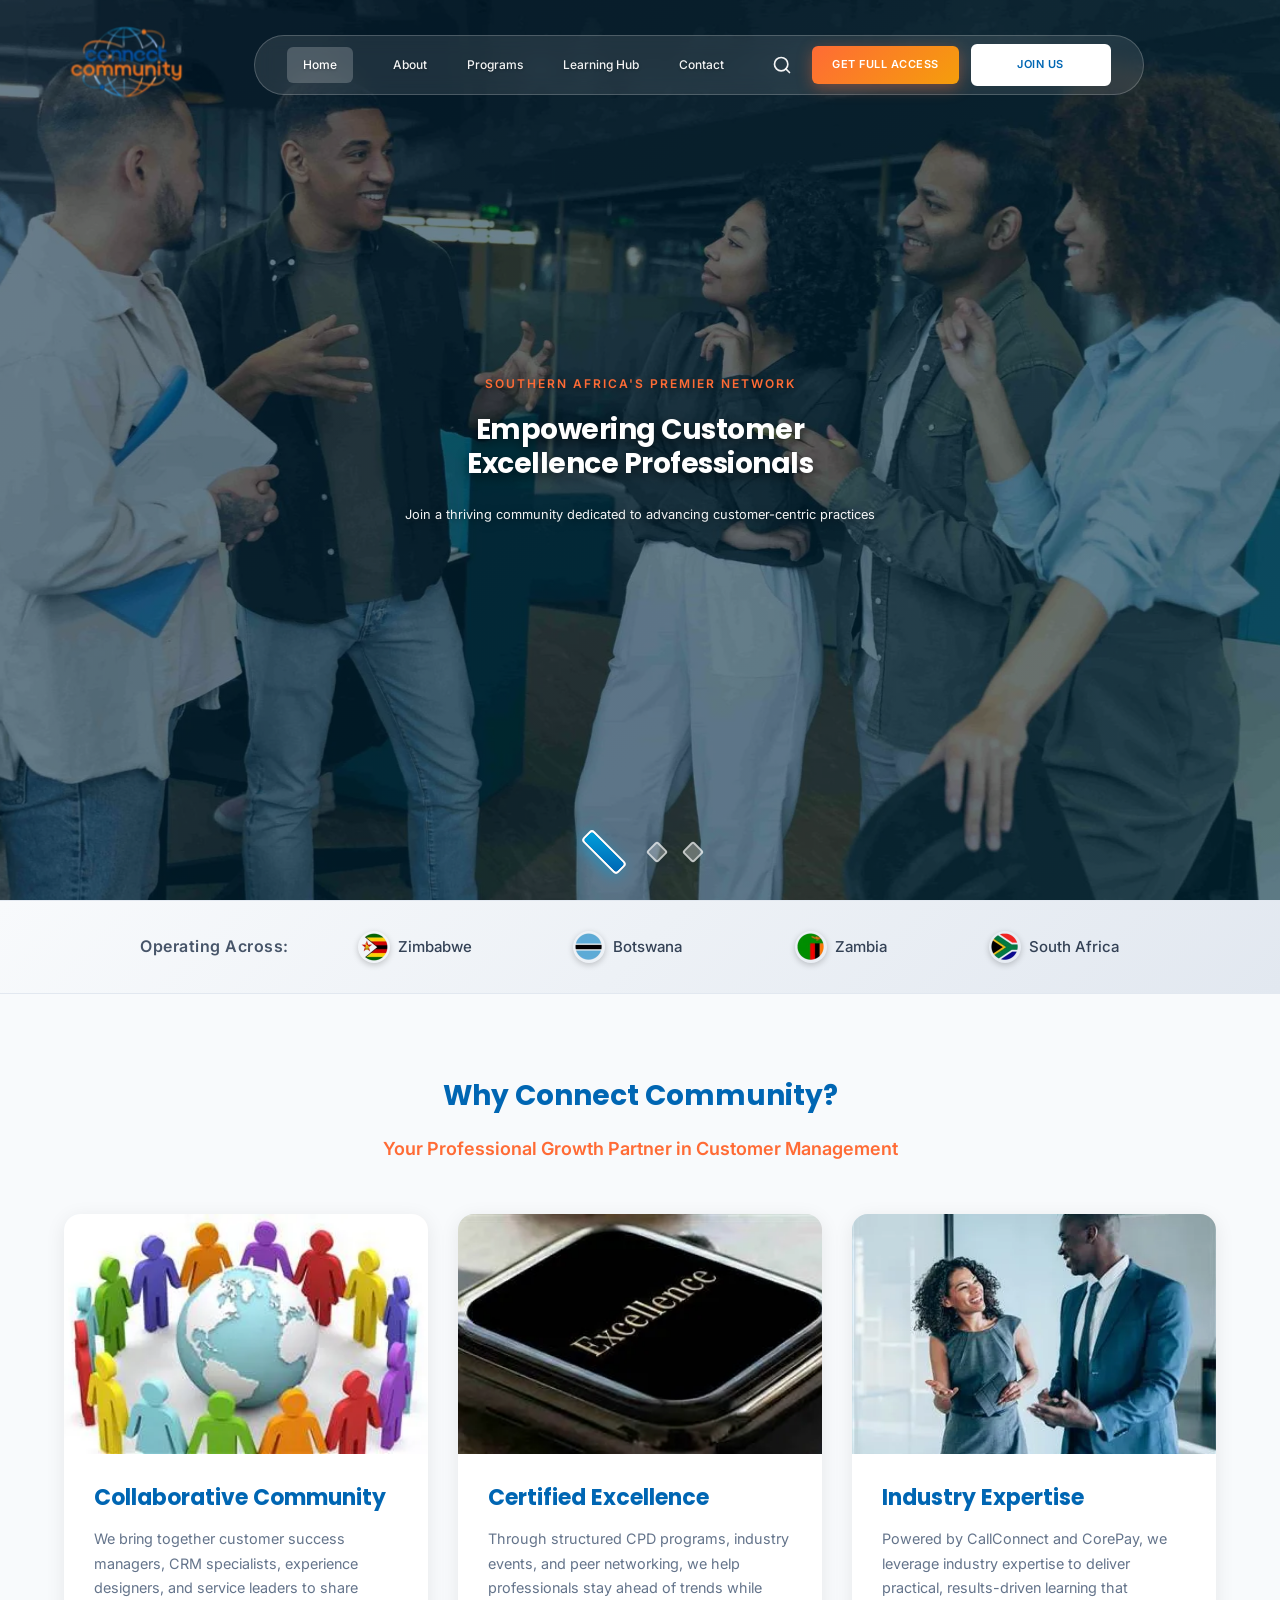
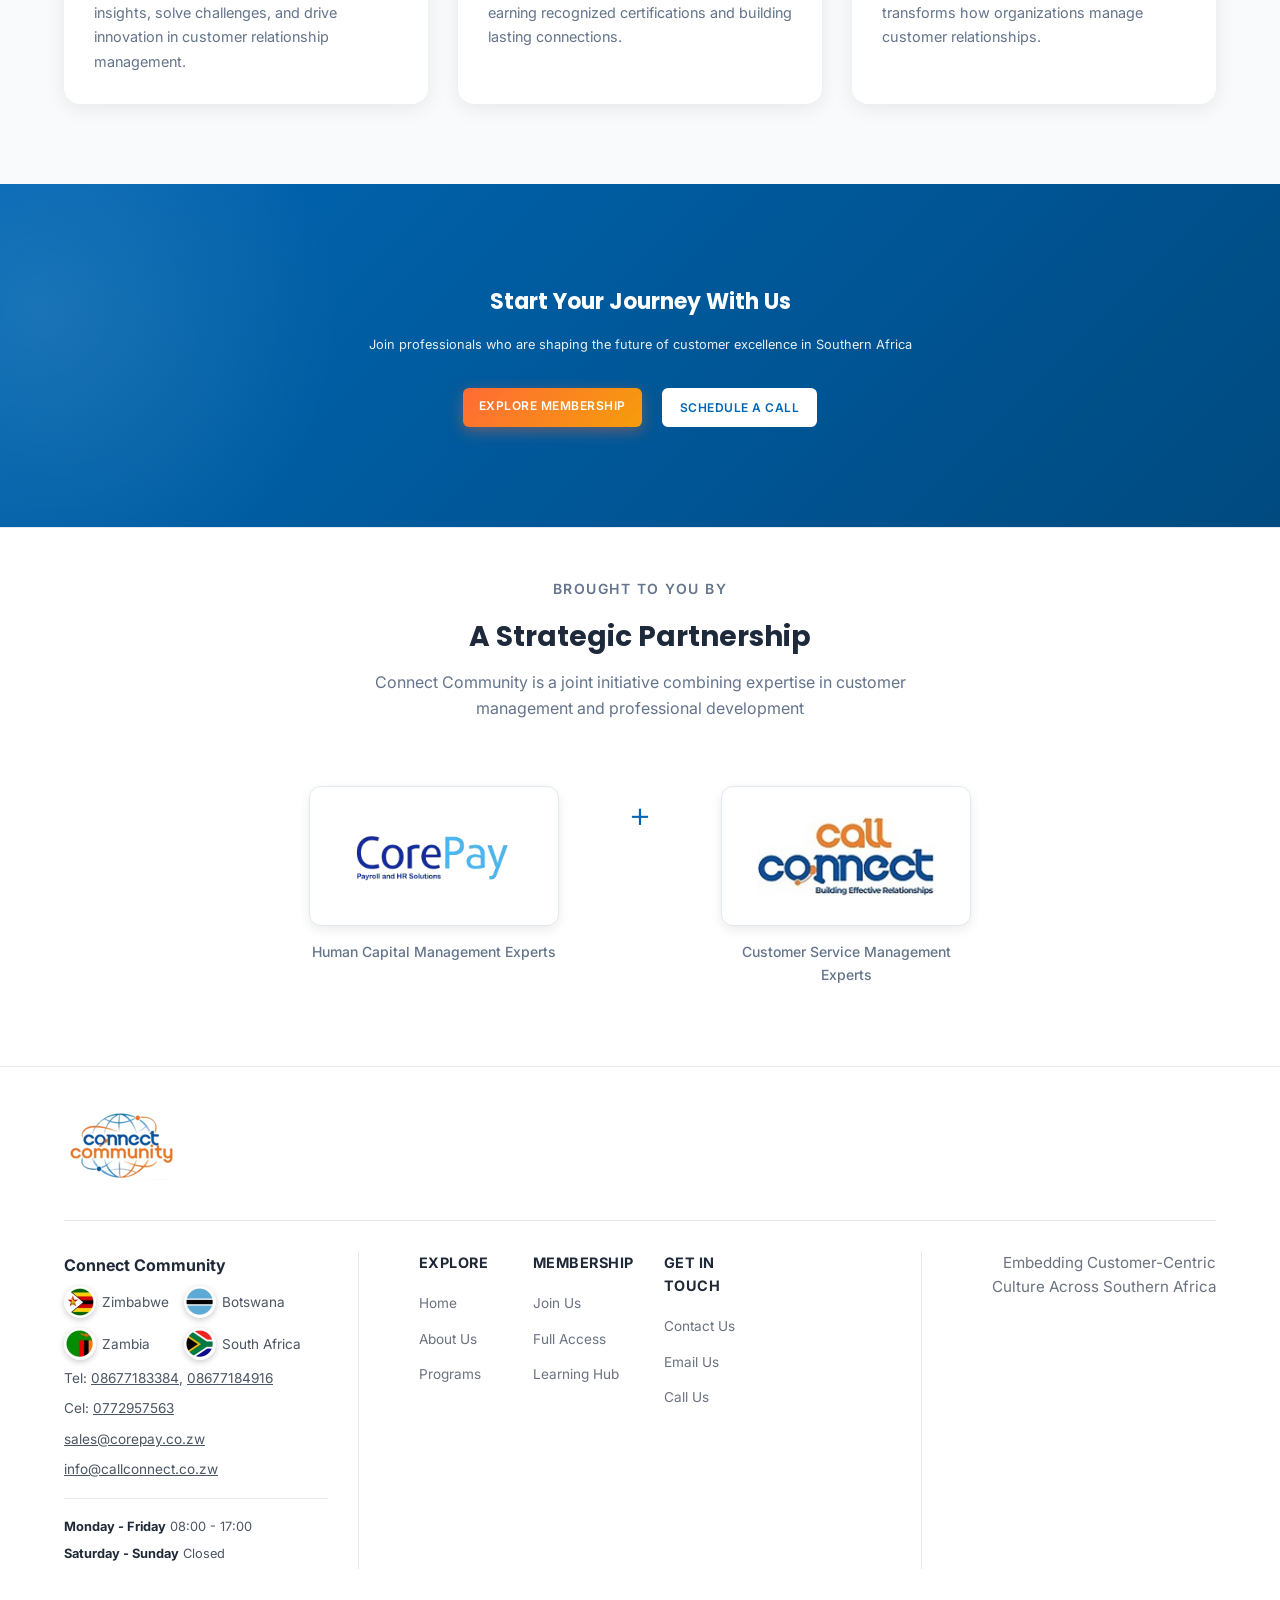
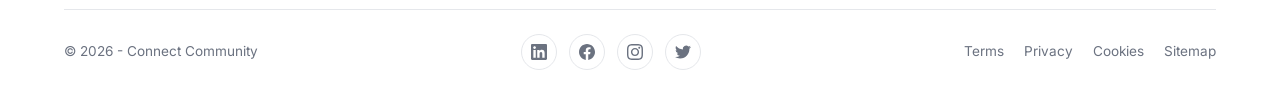
==== commit 7a89350c: "..." ====
--- a/index.html
+++ b/index.html
@@ -349,11 +349,11 @@
                 
                 <div class="footer-links">
                     <div class="footer-col">
-                        <h4>Resources</h4>
+                        <h4>Explore</h4>
                         <ul>
-                            <li><a href="learninghub.html">Learning Hub</a></li>
+                            <li><a href="index.html">Home</a></li>
+                            <li><a href="about.html">About Us</a></li>
                             <li><a href="programs.html">Programs</a></li>
-                            <li><a href="about.html">About Us</a></li>
                         </ul>
                     </div>
                     
@@ -361,17 +361,17 @@
                         <h4>Membership</h4>
                         <ul>
                             <li><a href="joinus.html">Join Us</a></li>
-                            <li><a href="fullaccess.html">Benefits</a></li>
-                            <li><a href="#">Pricing</a></li>
+                            <li><a href="fullaccess.html">Full Access</a></li>
+                            <li><a href="learninghub.html">Learning Hub</a></li>
                         </ul>
                     </div>
                     
                     <div class="footer-col">
-                        <h4>Support</h4>
+                        <h4>Get In Touch</h4>
                         <ul>
-                            <li><a href="getintouch.html">Contact</a></li>
-                            <li><a href="#">Help Center</a></li>
-                            <li><a href="#">FAQs</a></li>
+                            <li><a href="getintouch.html">Contact Us</a></li>
+                            <li><a href="mailto:sales@corepay.co.zw">Email Us</a></li>
+                            <li><a href="tel:08677183384">Call Us</a></li>
                         </ul>
                     </div>
                 </div>
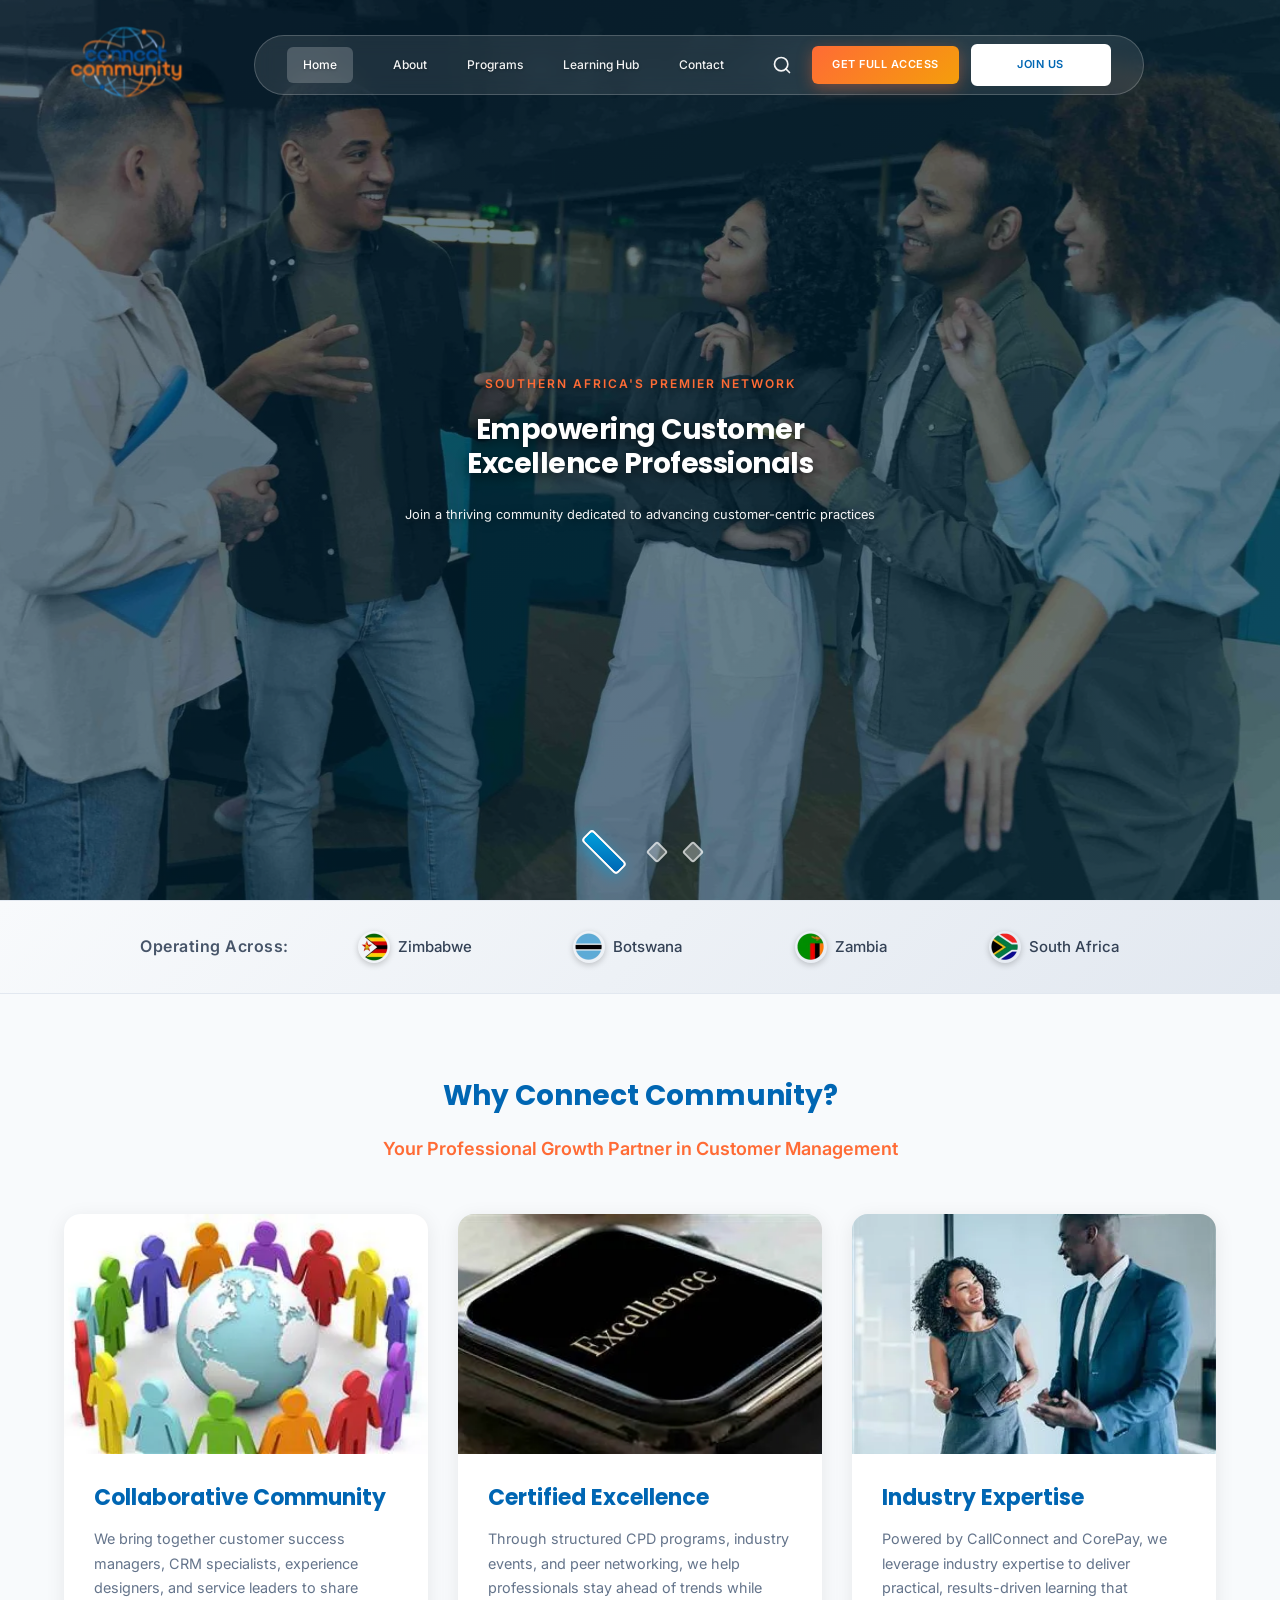
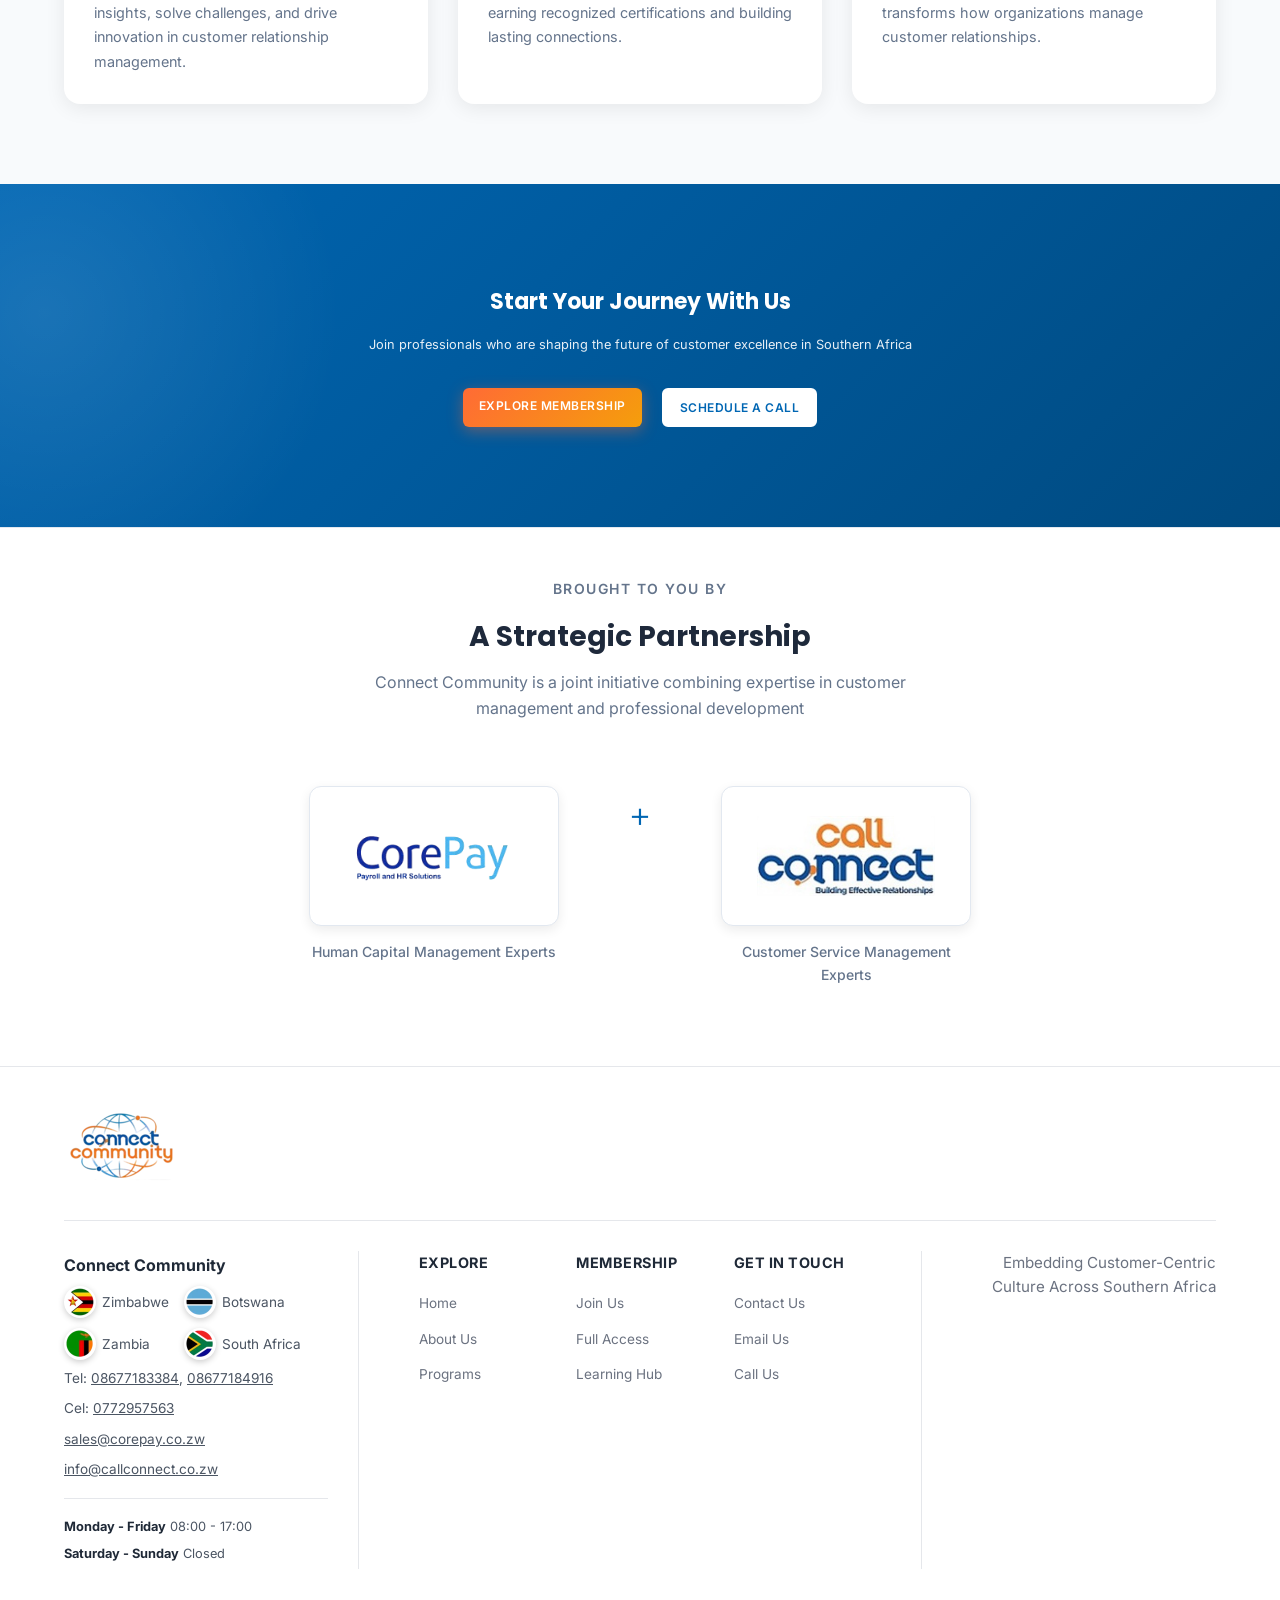
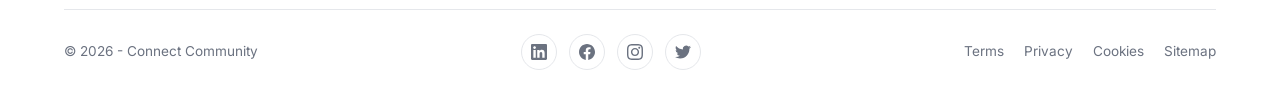
==== commit b8916a67: "members page" ====
--- a/index.html
+++ b/index.html
@@ -33,7 +33,13 @@
                 <div class="nav-content">
                     <ul class="nav-menu" id="navMenu">
                         <li><a href="index.html" class="nav-link active">Home</a></li>
-                        <li><a href="about.html" class="nav-link">About</a></li>
+                        <li class="nav-dropdown">
+                            <a href="about.html" class="nav-link">About</a>
+                            <ul class="dropdown-menu">
+                                <li><a href="about.html">About Us</a></li>
+                                <li><a href="members.html">Our Members</a></li>
+                            </ul>
+                        </li>
                         <li><a href="programs.html" class="nav-link">Programs</a></li>
                         <li><a href="learninghub.html" class="nav-link">Learning Hub</a></li>
                         <li><a href="getintouch.html" class="nav-link">Contact</a></li>
--- a/assets/css/style.css
+++ b/assets/css/style.css
@@ -2767,7 +2767,7 @@
 
 .footer-links {
     display: grid;
-    grid-template-columns: repeat(4, 1fr);
+    grid-template-columns: repeat(3, 1fr);
     gap: 30px;
 }
 
